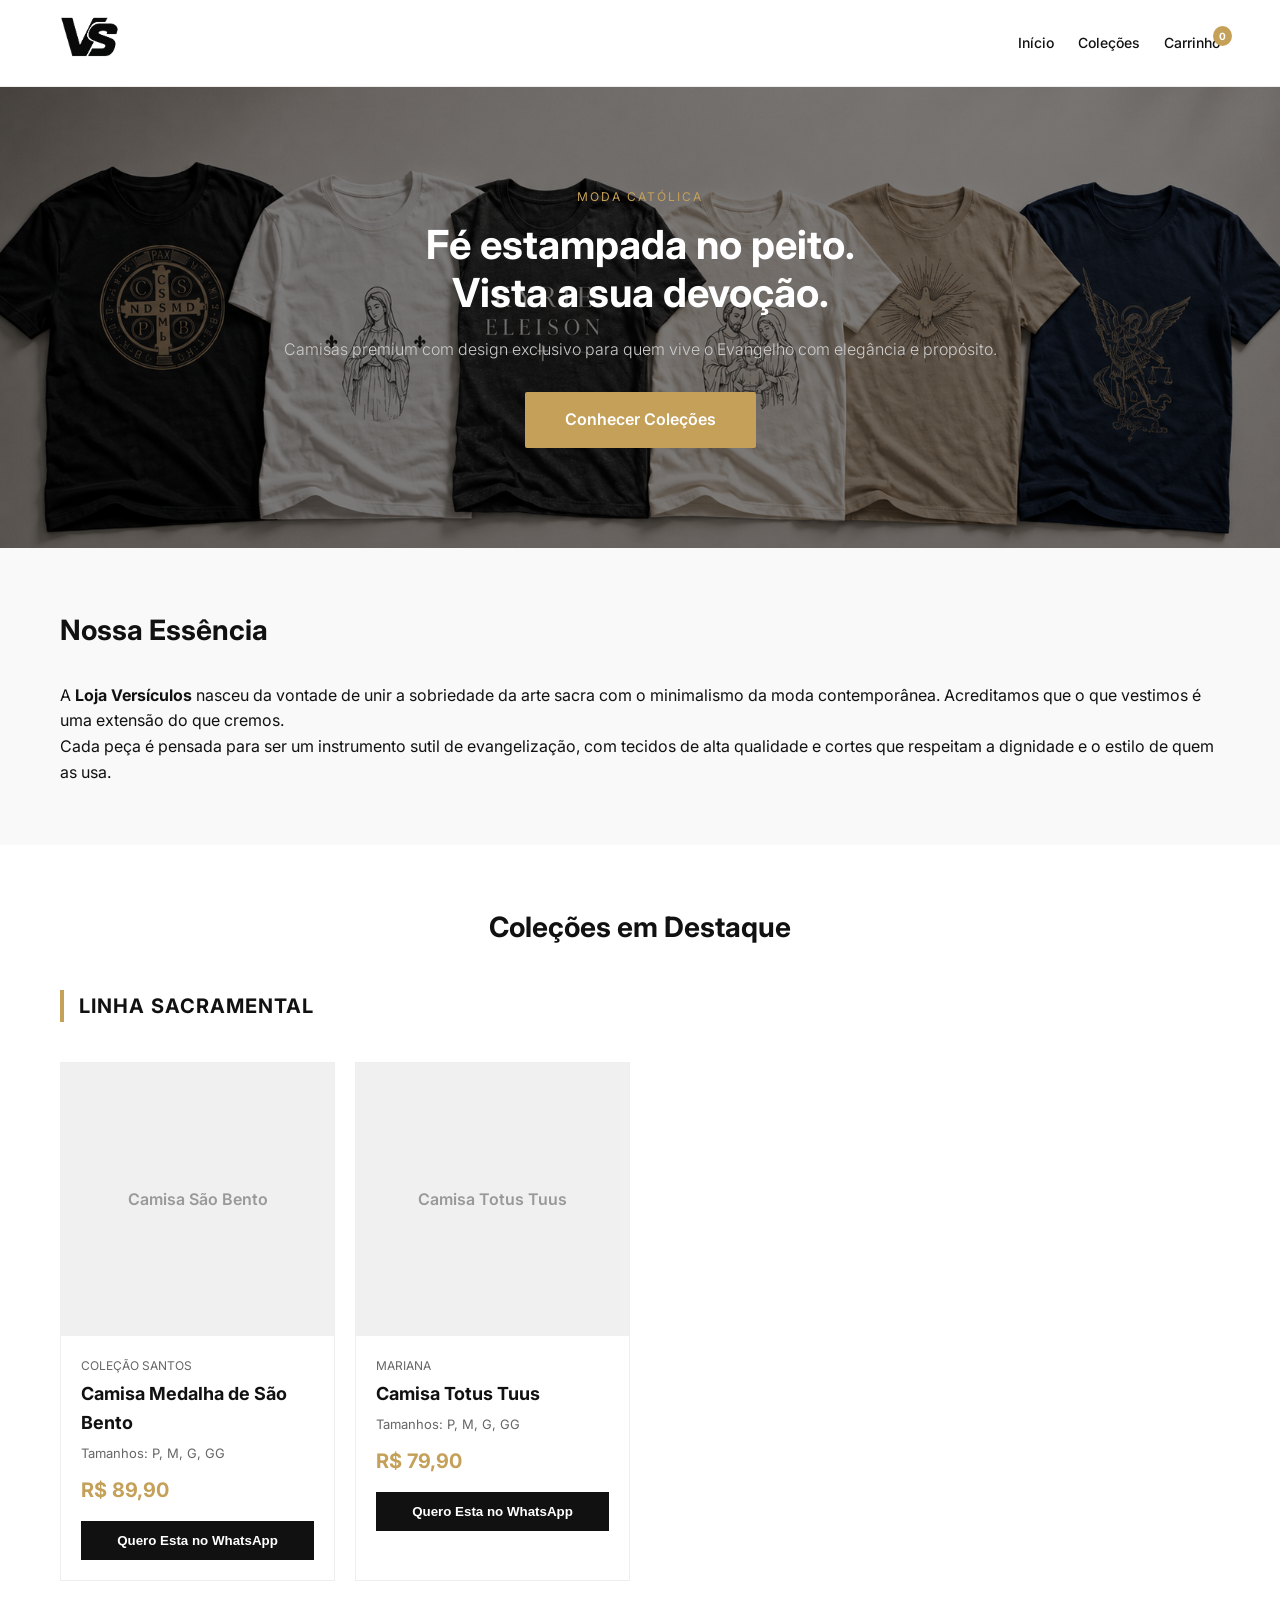
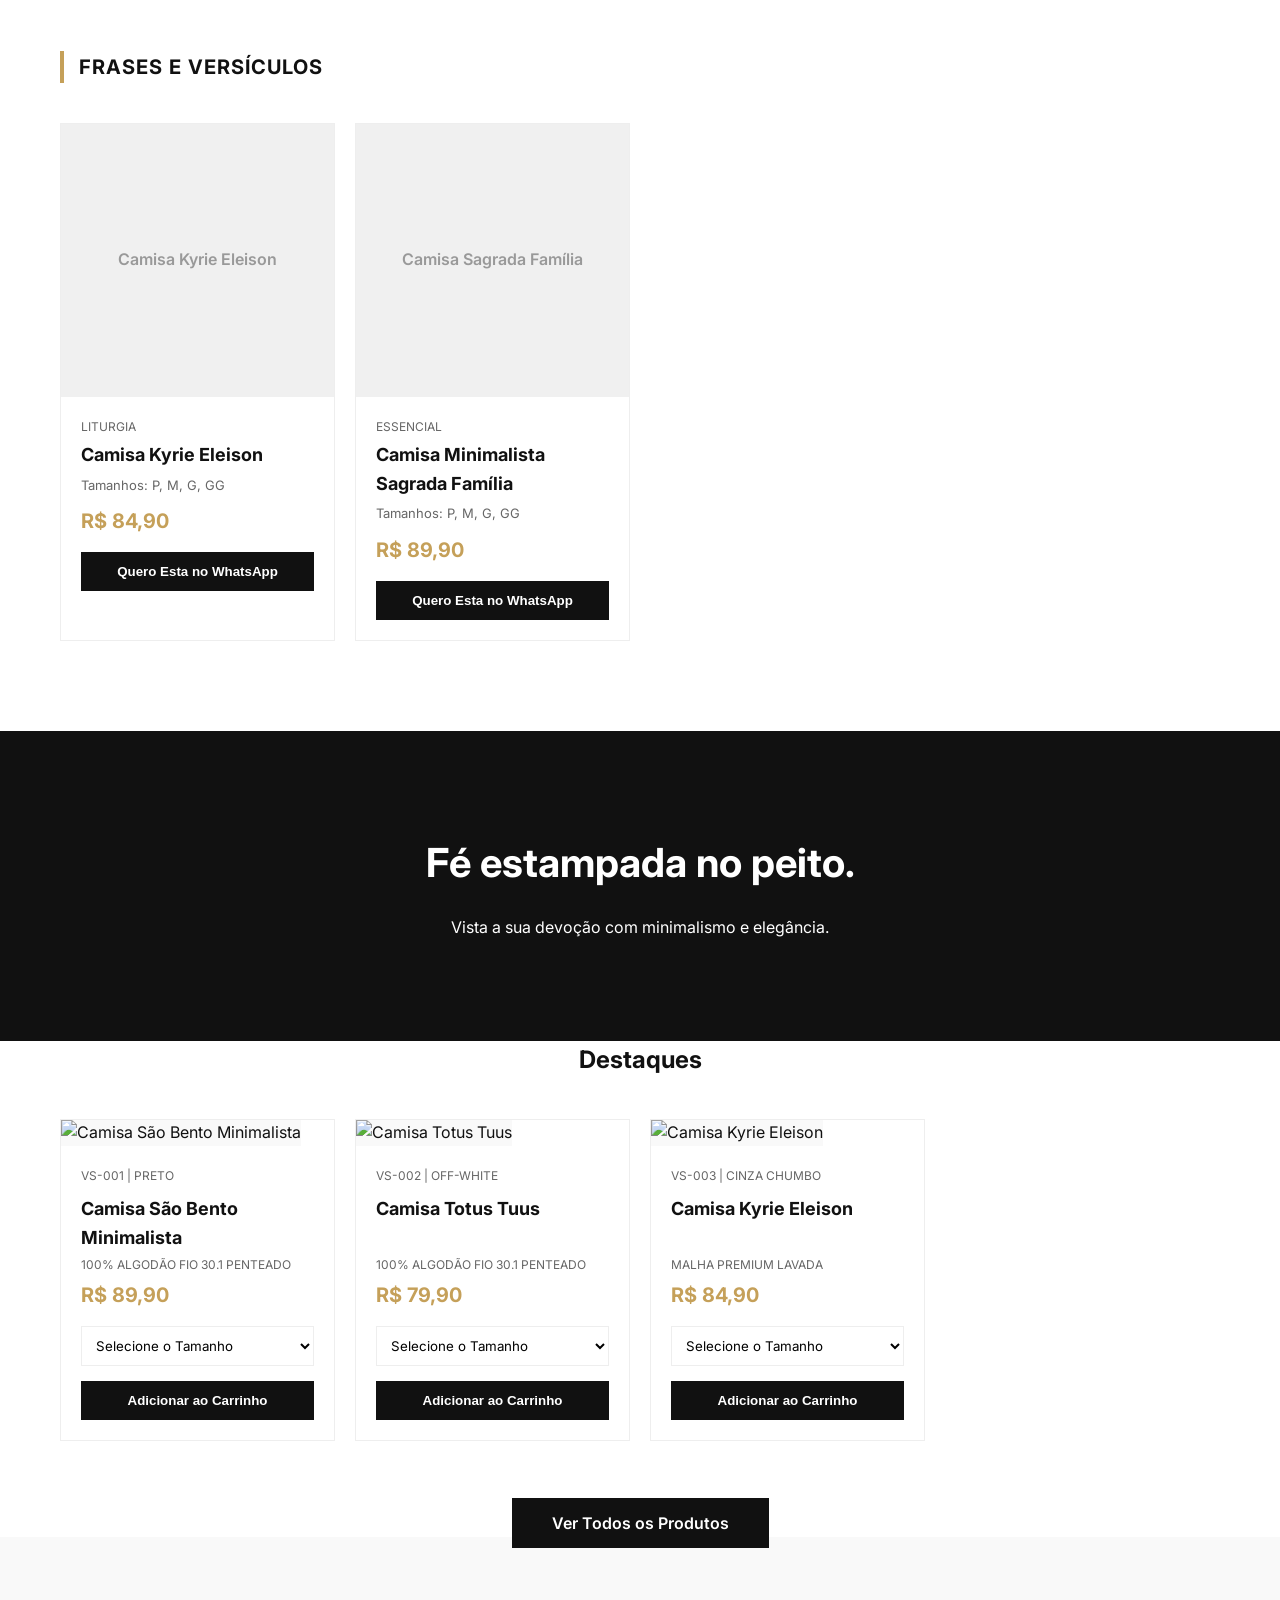
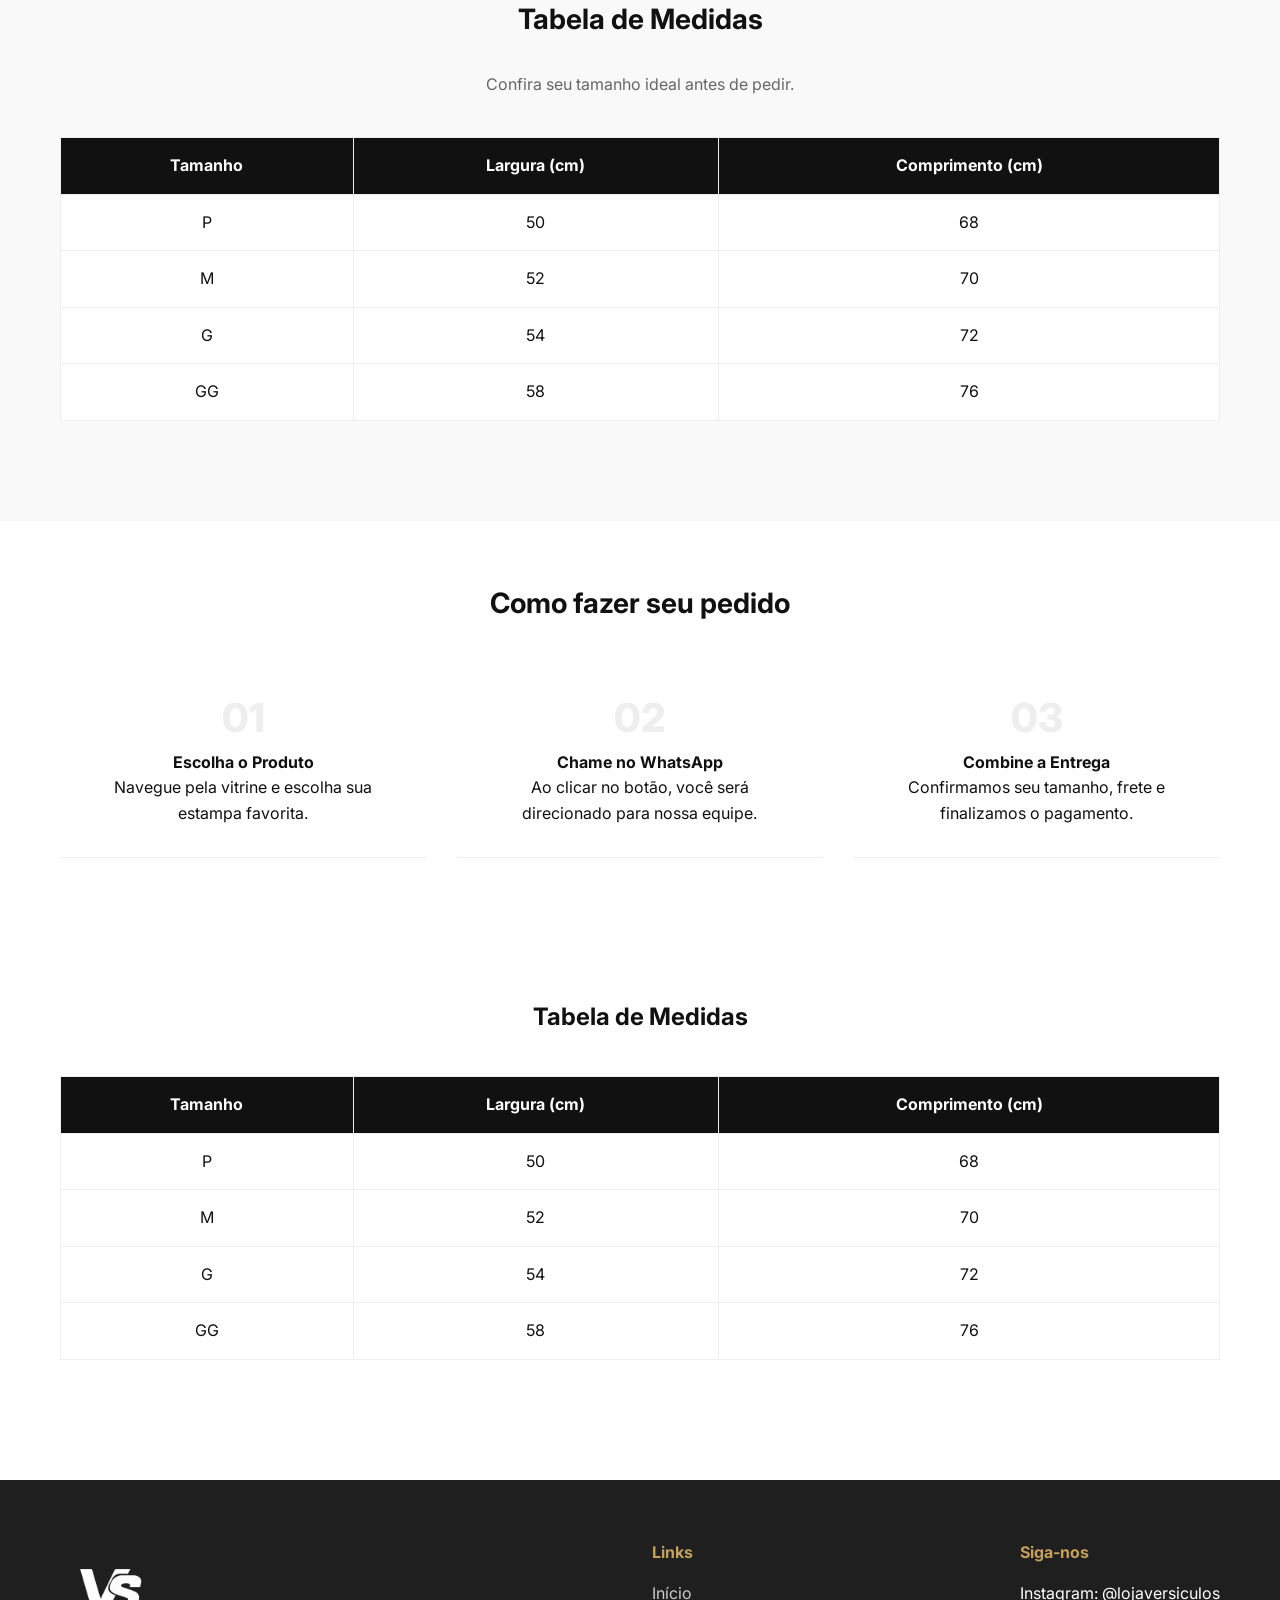
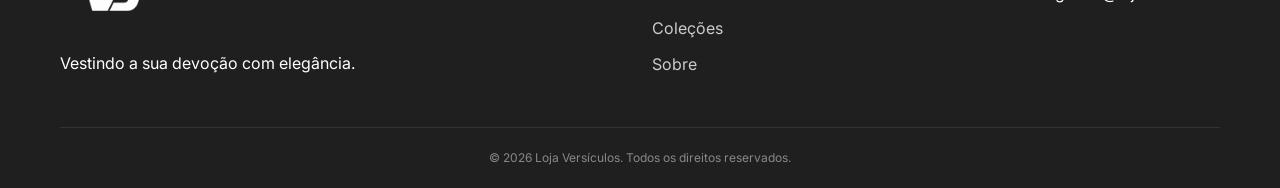
==== index.html @ 01cd614c "Meu primeiro commit" ====
<!DOCTYPE html>
<html lang="pt-br">
<head>
    <meta charset="UTF-8">
    <meta name="viewport" content="width=device-width, initial-scale=1.0">
    <title>Loja Versículos | Fé estampada no peito</title>
    <link rel="preconnect" href="https://fonts.googleapis.com">
    <link rel="preconnect" href="https://fonts.gstatic.com" crossorigin>
    <link href="https://fonts.googleapis.com/css2?family=Inter:wght@300;400;600;700&display=swap" rel="stylesheet">
    <link rel="stylesheet" href="css/style.css">
</head>
<body>

    <!-- Header -->
  <header>
    <div class="container nav-container">
        <a href="index.html" class="logo">
            <img src="img/logo_sem_fundo_otimizada.png" width="60" alt="Logo Versículos">
        </a>
        <nav>
            <a href="index.html">Início</a>
            <a href="produtos.html">Coleções</a>
            <a href="carrinho.html" class="cart-icon-wrapper">
                Carrinho
                <span id="cart-count" class="cart-badge">0</span>
            </a>
        </nav>
    </div>
</header>

    <main>
        <!-- Hero Section -->
        <section class="hero banner" id="inicio">
            <div class="container hero-container">
                <div class="hero-content">
                    <span class="hero-tag">Moda Católica</span>
                    <h1 class="hero-title">Fé estampada no peito. <br>Vista a sua devoção.</h1>
                    <p class="hero-subtitle">Camisas premium com design exclusivo para quem vive o Evangelho com elegância e propósito.</p>
                    <a href="#colecoes" class="btn-primary">Conhecer Coleções</a>
                </div>
            </div>
        </section>

        <!-- Sobre a Marca -->
        <section class="about" id="sobre">
            <div class="container">
                <div class="about-grid">
                    <div class="about-text">
                        <h2 class="section-title">Nossa Essência</h2>
                        <p>A <strong>Loja Versículos</strong> nasceu da vontade de unir a sobriedade da arte sacra com o minimalismo da moda contemporânea. Acreditamos que o que vestimos é uma extensão do que cremos.</p>
                        <p>Cada peça é pensada para ser um instrumento sutil de evangelização, com tecidos de alta qualidade e cortes que respeitam a dignidade e o estilo de quem as usa.</p>
                    </div>
                </div>
            </div>
        </section>

        <!-- Vitrine de Produtos -->
        <section class="products" id="colecoes">
            <div class="container">
                <h2 class="section-title text-center">Coleções em Destaque</h2>
                
                <h3 class="category-title">Linha Sacramental</h3>
                <div class="product-grid">
                    <!-- Produto 1 -->
                    <div class="product-card">
                        <div class="product-image">
                            <div class="image-placeholder">Camisa São Bento</div>
                        </div>
                        <div class="product-info">
                            <p class="product-category">Coleção Santos</p>
                            <h4 class="product-name">Camisa Medalha de São Bento</h4>
                            <div class="product-sizes">Tamanhos: P, M, G, GG</div>
                            <p class="product-price">R$ 89,90</p>
                            <button class="btn-buy" onclick="comprarProduto('Camisa Medalha de São Bento')">Quero Esta no WhatsApp</button>
                        </div>
                    </div>

                    <!-- Produto 2 -->
                    <div class="product-card">
                        <div class="product-image">
                            <div class="image-placeholder">Camisa Totus Tuus</div>
                        </div>
                        <div class="product-info">
                            <p class="product-category">Mariana</p>
                            <h4 class="product-name">Camisa Totus Tuus</h4>
                            <div class="product-sizes">Tamanhos: P, M, G, GG</div>
                            <p class="product-price">R$ 79,90</p>
                            <button class="btn-buy" onclick="comprarProduto('Camisa Totus Tuus')">Quero Esta no WhatsApp</button>
                        </div>
                    </div>
                </div>

                <h3 class="category-title" style="margin-top: 40px;">Frases e Versículos</h3>
                <div class="product-grid">
                    <!-- Produto 3 -->
                    <div class="product-card">
                        <div class="product-image">
                            <div class="image-placeholder">Camisa Kyrie Eleison</div>
                        </div>
                        <div class="product-info">
                            <p class="product-category">Liturgia</p>
                            <h4 class="product-name">Camisa Kyrie Eleison</h4>
                            <div class="product-sizes">Tamanhos: P, M, G, GG</div>
                            <p class="product-price">R$ 84,90</p>
                            <button class="btn-buy" onclick="comprarProduto('Camisa Kyrie Eleison')">Quero Esta no WhatsApp</button>
                        </div>
                    </div>

                    <!-- Produto 4 -->
                    <div class="product-card">
                        <div class="product-image">
                            <div class="image-placeholder">Camisa Sagrada Família</div>
                        </div>
                        <div class="product-info">
                            <p class="product-category">Essencial</p>
                            <h4 class="product-name">Camisa Minimalista Sagrada Família</h4>
                            <div class="product-sizes">Tamanhos: P, M, G, GG</div>
                            <p class="product-price">R$ 89,90</p>
                            <button class="btn-buy" onclick="comprarProduto('Camisa Minimalista Sagrada Família')">Quero Esta no WhatsApp</button>
                        </div>
                    </div>
                </div>
            </div>
        </section>


            <div id="header-placeholder"></div> <!-- Header injetado via JS ou fixo -->

    <section class="hero">
        <div class="container">
            <h1>Fé estampada no peito.</h1>
            <p>Vista a sua devoção com minimalismo e elegância.</p>
        </div>
    </section>

    <section class="section-padding container">
        <h2 class="text-center">Destaques</h2>
        <div id="featured-products" class="product-grid"></div>
        <div class="text-center" style="margin-top: 40px;">
            <a href="produtos.html" class="btn-add" style="padding: 15px 40px; text-decoration: none;">Ver Todos os Produtos</a>
        </div>
    </section>

        <!-- Tabela de Medidas -->
        <section class="measurements" id="medidas">
            <div class="container">
                <h2 class="section-title text-center">Tabela de Medidas</h2>
                <p class="text-center" style="margin-bottom: 20px; color: var(--text-muted);">Confira seu tamanho ideal antes de pedir.</p>
                <div class="table-wrapper">
                    <table class="size-table">
                        <thead>
                            <tr>
                                <th>Tamanho</th>
                                <th>Largura (cm)</th>
                                <th>Comprimento (cm)</th>
                            </tr>
                        </thead>
                        <tbody>
                            <tr>
                                <td>P</td>
                                <td>50</td>
                                <td>68</td>
                            </tr>
                            <tr>
                                <td>M</td>
                                <td>52</td>
                                <td>70</td>
                            </tr>
                            <tr>
                                <td>G</td>
                                <td>54</td>
                                <td>72</td>
                            </tr>
                            <tr>
                                <td>GG</td>
                                <td>58</td>
                                <td>76</td>
                            </tr>
                        </tbody>
                    </table>
                </div>
            </div>
        </section>

        <!-- Como Funciona -->
        <section class="how-it-works">
            <div class="container">
                <h2 class="section-title text-center">Como fazer seu pedido</h2>
                <div class="steps-grid">
                    <div class="step-card">
                        <span class="step-number">01</span>
                        <h4>Escolha o Produto</h4>
                        <p>Navegue pela vitrine e escolha sua estampa favorita.</p>
                    </div>
                    <div class="step-card">
                        <span class="step-number">02</span>
                        <h4>Chame no WhatsApp</h4>
                        <p>Ao clicar no botão, você será direcionado para nossa equipe.</p>
                    </div>
                    <div class="step-card">
                        <span class="step-number">03</span>
                        <h4>Combine a Entrega</h4>
                        <p>Confirmamos seu tamanho, frete e finalizamos o pagamento.</p>
                    </div>
                </div>
            </div>
        </section>
    </main>


     <section class="section-padding bg-secondary" id="medidas">
        <div class="container">
            <h2 class="text-center">Tabela de Medidas</h2>
            <div class="table-wrapper">
                <table>
                    <thead>
                        <tr><th>Tamanho</th><th>Largura (cm)</th><th>Comprimento (cm)</th></tr>
                    </thead>
                    <tbody>
                        <tr><td>P</td><td>50</td><td>68</td></tr>
                        <tr><td>M</td><td>52</td><td>70</td></tr>
                        <tr><td>G</td><td>54</td><td>72</td></tr>
                        <tr><td>GG</td><td>58</td><td>76</td></tr>
                    </tbody>
                </table>
            </div>
        </div>
    </section>


    <!-- Footer -->
    <footer class="footer">
        <div class="container">
            <div class="footer-grid">
                <div class="footer-brand">
                    <div class="logo">
                        <img src="img/logo_branca_sem_fundo.png" width="100" height="100" alt="Logo Versículos">
                    </div>
                    <p>Vestindo a sua devoção com elegância.</p>
                </div>
                <div class="footer-links">
                    <h4>Links</h4>
                    <a href="#inicio">Início</a>
                    <a href="#colecoes">Coleções</a>
                    <a href="#sobre">Sobre</a>
                </div>
                <div class="footer-social">
                    <h4>Siga-nos</h4>
                    <p>Instagram: @lojaversiculos</p>
                </div>
            </div>
            <div class="footer-bottom">
                <p>&copy; <span id="ano-atual"></span> Loja Versículos. Todos os direitos reservados.</p>
            </div>
        </div>
    </footer>

    <script src="js/script.js"></script>
</body>
</html>
---- css/style.css ----
/* --- VARIÁVEIS E RESET --- */
:root {
    --bg-primary: #FFFFFF;
    --bg-secondary: #F9F9F9;
    --bg-dark: #111111;
    --bg-footer: #1F1F1F;
    --accent-gold: #C5A059;
    --accent-gold-hover: #A68545;
    --text-main: #111111;
    --text-muted: #666666;
    --text-light: #FFFFFF;
    --border-color: #EEEEEE;
    --transition: all 0.3s cubic-bezier(0.4, 0, 0.2, 1);
    --shadow: 0 4px 12px rgba(0,0,0,0.05);
}

* { margin: 0; padding: 0; box-sizing: border-box; }

body {
    font-family: 'Inter', -apple-system, sans-serif;
    color: var(--text-main);
    background-color: var(--bg-primary);
    line-height: 1.6;
}

.container { width: 100%; max-width: 1200px; margin: 0 auto; padding: 0 20px; }

/* HEADER */
header {
    background: var(--bg-primary);
    border-bottom: 1px solid var(--border-color);
    padding: 15px 0;
    position: sticky;
    top: 0;
    z-index: 1000;
}

.nav-container { display: flex; justify-content: space-between; align-items: center; }

.logo { font-size: 24px; font-weight: 800; letter-spacing: 2px; text-decoration: none; color: var(--text-main); }

nav a { text-decoration: none; color: var(--text-main); margin-left: 20px; font-weight: 500; font-size: 14px; transition: var(--transition); }
nav a:hover { color: var(--accent-gold); }

.cart-icon-wrapper { position: relative; cursor: pointer; }
.cart-badge {
    position: absolute; top: -8px; right: -12px;
    background: var(--accent-gold); color: white;
    font-size: 10px; padding: 2px 6px; border-radius: 50%; font-weight: bold;
}

/* HERO & SECTIONS */
.hero { background: var(--bg-dark); color: white; padding: 100px 0; text-align: center; }
.hero h1 { font-size: 2.5rem; margin-bottom: 20px; }
.section-padding { padding: 80px 0; }
.text-center { text-align: center; }

/* PRODUCT CARDS */
.product-grid {
    display: grid;
    grid-template-columns: repeat(auto-fill, minmax(280px, 1fr));
    gap: 30px;
    margin-top: 40px;
}

.product-card {
    background: var(--bg-primary);
    border: 1px solid var(--border-color);
    transition: var(--transition);
}

.product-card:hover { transform: translateY(-5px); box-shadow: var(--shadow); }

.product-img { width: 100%; aspect-ratio: 3/4; object-fit: cover; background: var(--bg-secondary); }

.product-info { padding: 20px; }
.product-info h3 { font-size: 18px; margin-bottom: 10px; height: 50px; overflow: hidden; }
.product-meta { font-size: 12px; color: var(--text-muted); text-transform: uppercase; margin-bottom: 10px; }
.price { font-size: 20px; font-weight: 700; color: var(--accent-gold); margin-bottom: 15px; display: block; }

.size-selector { margin-bottom: 15px; }
.size-selector select { 
    width: 100%; padding: 10px; border: 1px solid var(--border-color); 
    background: white; cursor: pointer; font-family: inherit;
}

.btn-add {
    width: 100%; padding: 12px; background: var(--bg-dark); color: white;
    border: none; font-weight: 600; cursor: pointer; transition: var(--transition);
}
.btn-add:hover { background: var(--accent-gold); }

/* CARRINHO PAGE */
.cart-list { margin-bottom: 40px; }
.cart-item {
    display: flex; gap: 20px; padding: 20px 0; border-bottom: 1px solid var(--border-color);
    align-items: center;
}
.cart-item-img { width: 80px; height: 100px; object-fit: cover; }
.qty-controls { display: flex; align-items: center; gap: 10px; margin-top: 10px; }
.qty-btn { width: 30px; height: 30px; border: 1px solid var(--border-color); background: white; cursor: pointer; }

.checkout-card {
    background: var(--bg-secondary); padding: 30px; position: sticky; top: 100px;
}

.form-group { margin-bottom: 20px; }
.form-group label { display: block; margin-bottom: 8px; font-size: 14px; font-weight: 600; }
.form-group input { width: 100%; padding: 12px; border: 1px solid #ddd; }

.btn-checkout {
    width: 100%; padding: 15px; background: #25D366; color: white;
    border: none; font-weight: 700; font-size: 16px; cursor: pointer; margin-top: 20px;
}

/* FOOTER */
footer { background: var(--bg-footer); color: #888; padding: 60px 0 20px; }
.footer-grid { display: grid; grid-template-columns: repeat(auto-fit, minmax(200px, 1fr)); gap: 40px; margin-bottom: 40px; }
.footer-grid h4 { color: white; margin-bottom: 20px; }

/* TABELA DE MEDIDAS */
.table-wrapper { overflow-x: auto; margin: 40px 0; }
table { width: 100%; border-collapse: collapse; min-width: 500px; }
th, td { border: 1px solid var(--border-color); padding: 15px; text-align: center; }
th { background: var(--bg-dark); color: white; }

/* MEDIA QUERIES */
@media (max-width: 768px) {
    .hero h1 { font-size: 1.8rem; }
    .checkout-grid { display: block; }
}

@media (min-width: 769px) {
    .checkout-grid { display: grid; grid-template-columns: 1.5fr 1fr; gap: 50px; }
}

:root {
    --bg-primary: #FFFFFF;
    --bg-secondary: #F9F9F9;
    --bg-dark: #111111;
    --bg-footer: #1F1F1F;
    --accent-gold: #C5A059;
    --accent-gold-hover: #A68545;
    --text-main: #111111;
    --text-muted: #666666;
    --text-light: #FFFFFF;
    --transition: 0.3s ease;
}

* {
    margin: 0;
    padding: 0;
    box-sizing: border-box;
}

html {
    scroll-behavior: smooth;
}

body {
    font-family: 'Inter', sans-serif;
    color: var(--text-main);
    background-color: var(--bg-primary);
    line-height: 1.6;
}

.container {
    width: 100%;
    max-width: 1200px;
    margin: 0 auto;
    padding: 0 20px;
}

a {
    text-decoration: none;
    color: inherit;
    transition: var(--transition);
}

/* --- HEADER --- */
.header {
    height: 70px;
    background: var(--bg-primary);
    border-bottom: 1px solid #eee;
    position: sticky;
    top: 0;
    z-index: 1000;
}

.header-content {
    display: flex;
    justify-content: space-between;
    align-items: center;
    height: 100%;
}

.logo {
    font-weight: 700;
    font-size: 24px;
    letter-spacing: 2px;
    color: var(--text-main);
}

.header-actions {
    display: flex;
    align-items: center;
    gap: 15px;
}

.btn-whatsapp-header {
    display: none; /* Mobile First: Oculto no mobile */
    background: var(--accent-gold);
    color: white;
    padding: 10px 20px;
    border: none;
    border-radius: 4px;
    font-weight: 600;
    cursor: pointer;
}

/* Menu Mobile */
.menu-toggle {
    display: block;
    background: none;
    border: none;
    cursor: pointer;
    width: 30px;
    height: 20px;
    position: relative;
}

.menu-toggle span {
    display: block;
    width: 100%;
    height: 2px;
    background: var(--text-main);
    margin-bottom: 6px;
    transition: var(--transition);
}

.nav-menu {
    position: fixed;
    top: 70px;
    left: -100%;
    width: 100%;
    height: calc(100vh - 70px);
    background: var(--bg-primary);
    display: flex;
    flex-direction: column;
    padding: 40px 20px;
    gap: 20px;
    transition: var(--transition);
}

.nav-menu.active {
    left: 0;
}

.nav-link {
    font-size: 18px;
    font-weight: 500;
    border-bottom: 1px solid #eee;
    padding-bottom: 10px;
}

.btn-cta-mobile {
    margin-top: 20px;
    background: var(--accent-gold);
    color: white;
    border: none;
    padding: 15px;
    font-size: 16px;
    font-weight: 700;
}

/* --- HERO SECTION --- */
.hero {

    /* background: var(--bg-dark); */
    color: var(--text-light);
    padding: 100px 0;
    text-align: center;
}

.banner {
    /* background-image: url('../img/banner.png'); */
    background-image: linear-gradient(rgba(0, 0, 0, 0.5), rgba(0, 0, 0, 0.5)), url('../img/banner_dois.png');
    background-size: cover; 
    background-repeat: no-repeat; 
    background-position: center; 

}


@media (max-width: 480px) {
    .banner {
        background-image: linear-gradient(rgba(0, 0, 0, 0.5), rgba(0, 0, 0, 0.5)), url('../img/banner_dois_1_1.png');
    }
}

@media (max-width: 768px) {
    .banner {
        background-image: linear-gradient(rgba(0, 0, 0, 0.5), rgba(0, 0, 0, 0.5)), url('../img/banner_dois_4_3.png');
    }
}

.hero-tag {
    color: var(--accent-gold);
    text-transform: uppercase;
    letter-spacing: 2px;
    font-size: 12px;
    display: block;
    margin-bottom: 15px;
}

.hero-title {
    font-size: 32px;
    line-height: 1.2;
    margin-bottom: 20px;
}

.hero-subtitle {
    font-weight: 300;
    color: #ccc;
    margin-bottom: 30px;
}

.btn-primary {
    display: inline-block;
    background: var(--accent-gold);
    color: white;
    padding: 15px 40px;
    font-weight: 600;
    border-radius: 2px;
}

/* --- SECTIONS --- */
.section-title {
    font-size: 28px;
    margin-bottom: 30px;
}

.text-center { text-align: center; }

.about { padding: 60px 0; background: var(--bg-secondary); }
.products { padding: 60px 0; }

.category-title {
    border-left: 4px solid var(--accent-gold);
    padding-left: 15px;
    margin: 40px 0 20px 0;
    font-size: 20px;
    text-transform: uppercase;
    letter-spacing: 1px;
}

/* --- PRODUCT CARD --- */
.product-grid {
    display: block; /* Simples no mobile */
}

.product-card {
    background: white;
    margin-bottom: 30px;
    border: 1px solid #eee;
}

.product-image {
    aspect-ratio: 1/1;
    background: #f0f0f0;
    display: flex;
    align-items: center;
    justify-content: center;
}

.image-placeholder {
    color: #999;
    font-weight: 600;
    text-align: center;
    padding: 20px;
}

.product-info {
    padding: 20px;
}

.product-category {
    font-size: 12px;
    color: var(--text-muted);
    text-transform: uppercase;
}

.product-name {
    font-size: 18px;
    margin: 5px 0;
}

.product-sizes {
    font-size: 13px;
    color: var(--text-muted);
    margin-bottom: 10px;
}

.product-price {
    font-weight: 700;
    font-size: 20px;
    color: var(--accent-gold);
    margin-bottom: 15px;
}

.btn-buy {
    width: 100%;
    padding: 12px;
    background: var(--bg-dark);
    color: white;
    border: none;
    cursor: pointer;
    font-weight: 600;
    transition: var(--transition);
}

.btn-buy:hover {
    background: var(--accent-gold);
}

/* --- TABELA --- */
.measurements { padding: 60px 0; background: var(--bg-secondary); }

.table-wrapper {
    overflow-x: auto;
}

.size-table {
    width: 100%;
    border-collapse: collapse;
    background: white;
}

.size-table th, .size-table td {
    border: 1px solid #eee;
    padding: 15px;
    text-align: center;
}

.size-table th {
    background: var(--bg-dark);
    color: white;
}

/* --- HOW IT WORKS --- */
.how-it-works { padding: 60px 0; }
.step-card {
    text-align: center;
    padding: 30px;
    border-bottom: 1px solid #eee;
}
.step-number {
    font-size: 40px;
    font-weight: 800;
    color: #eee;
    display: block;
}

/* --- FOOTER --- */
.footer {
    background: var(--bg-footer);
    color: white;
    padding: 60px 0 20px 0;
}

.footer-grid {
    display: flex;
    flex-direction: column;
    gap: 40px;
}

.footer-links h4, .footer-social h4 {
    margin-bottom: 15px;
    color: var(--accent-gold);
}

.footer-links a {
    display: block;
    color: #ccc;
    margin-bottom: 10px;
}

.footer-bottom {
    margin-top: 40px;
    padding-top: 20px;
    border-top: 1px solid #333;
    text-align: center;
    font-size: 12px;
    color: #888;
}

/* --- MEDIA QUERIES (DESKTOP) --- */
@media (min-width: 1024px) {
    .btn-whatsapp-header { display: block; }
    .menu-toggle, .btn-cta-mobile { display: none; }
    
    .nav-menu {
        position: static;
        flex-direction: row;
        height: auto;
        padding: 0;
        width: auto;
    }

    .nav-link {
        font-size: 14px;
        border: none;
        padding: 0;
    }

    .hero-title { font-size: 56px; }
    
    .product-grid {
        display: grid;
        grid-template-columns: repeat(4, 1fr);
        gap: 20px;
    }

    .steps-grid {
        display: grid;
        grid-template-columns: repeat(3, 1fr);
        gap: 30px;
    }

    .footer-grid {
        flex-direction: row;
        justify-content: space-between;
    }
}
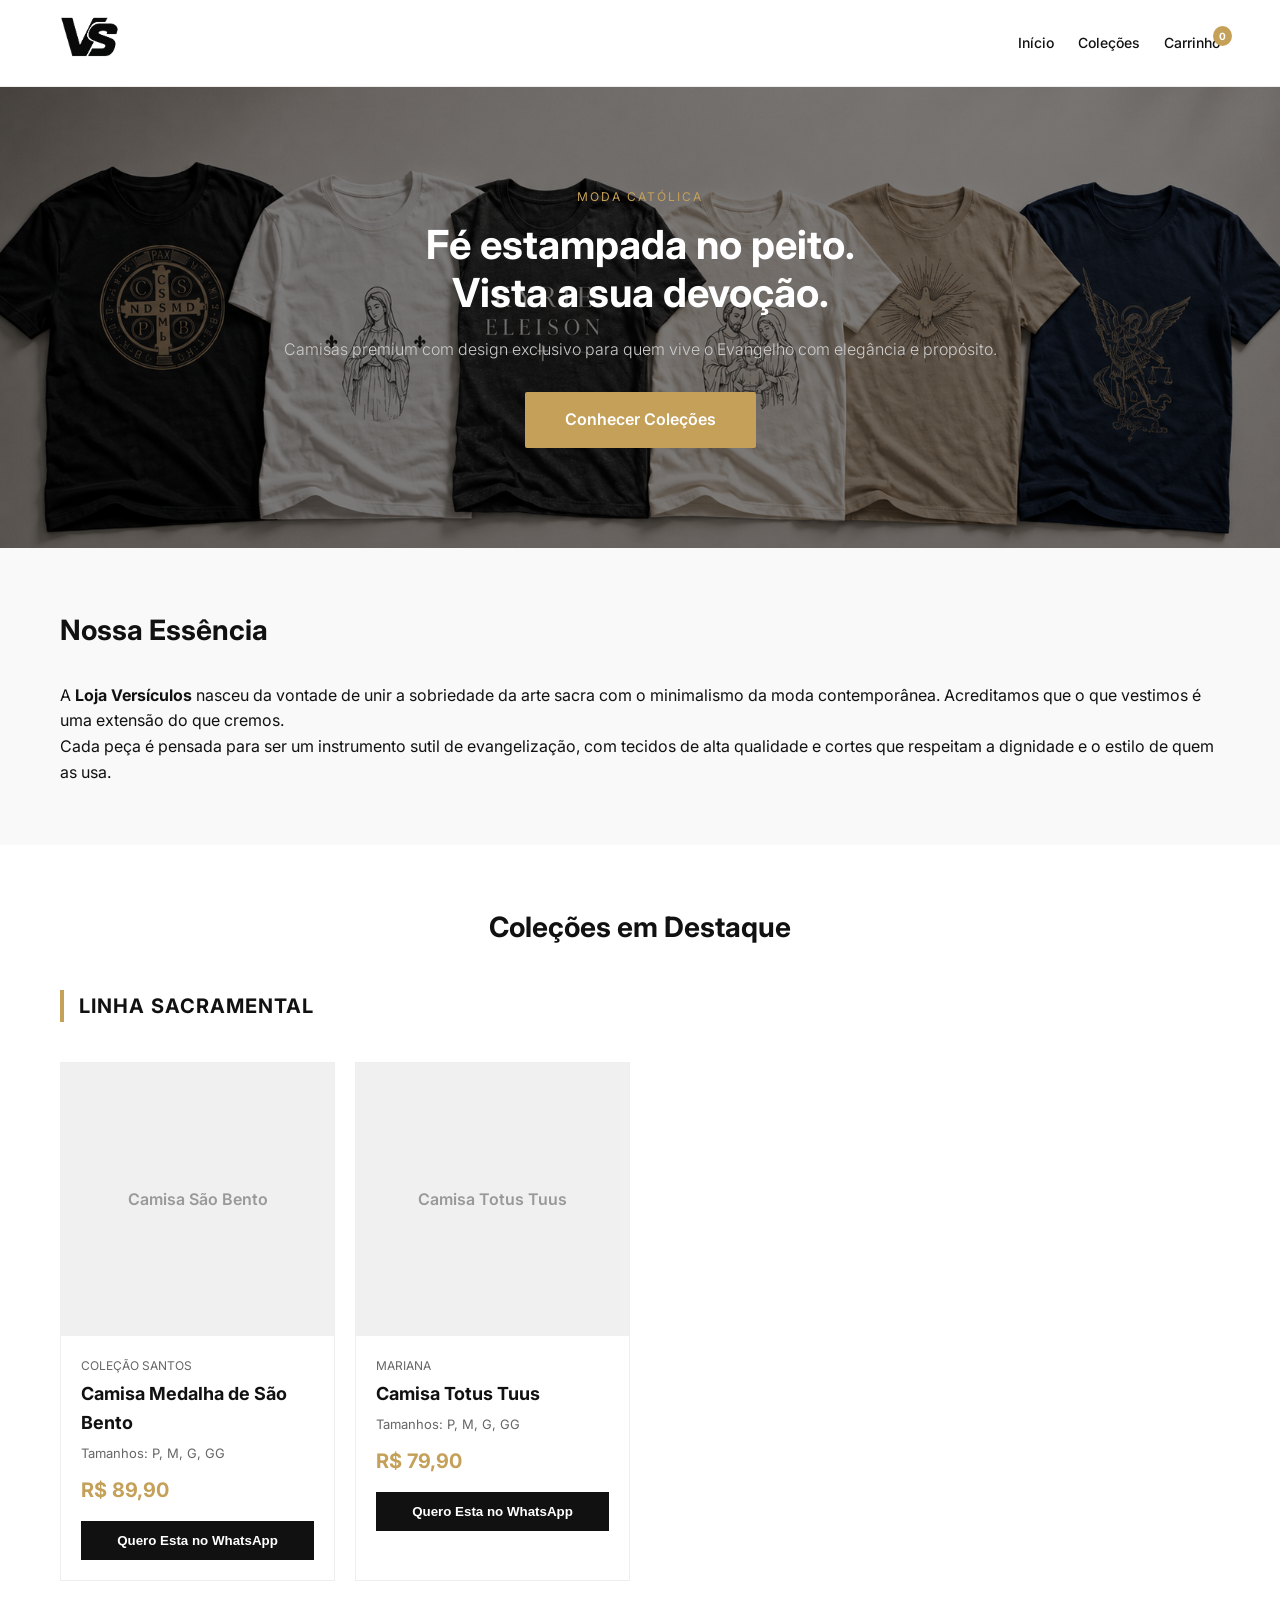
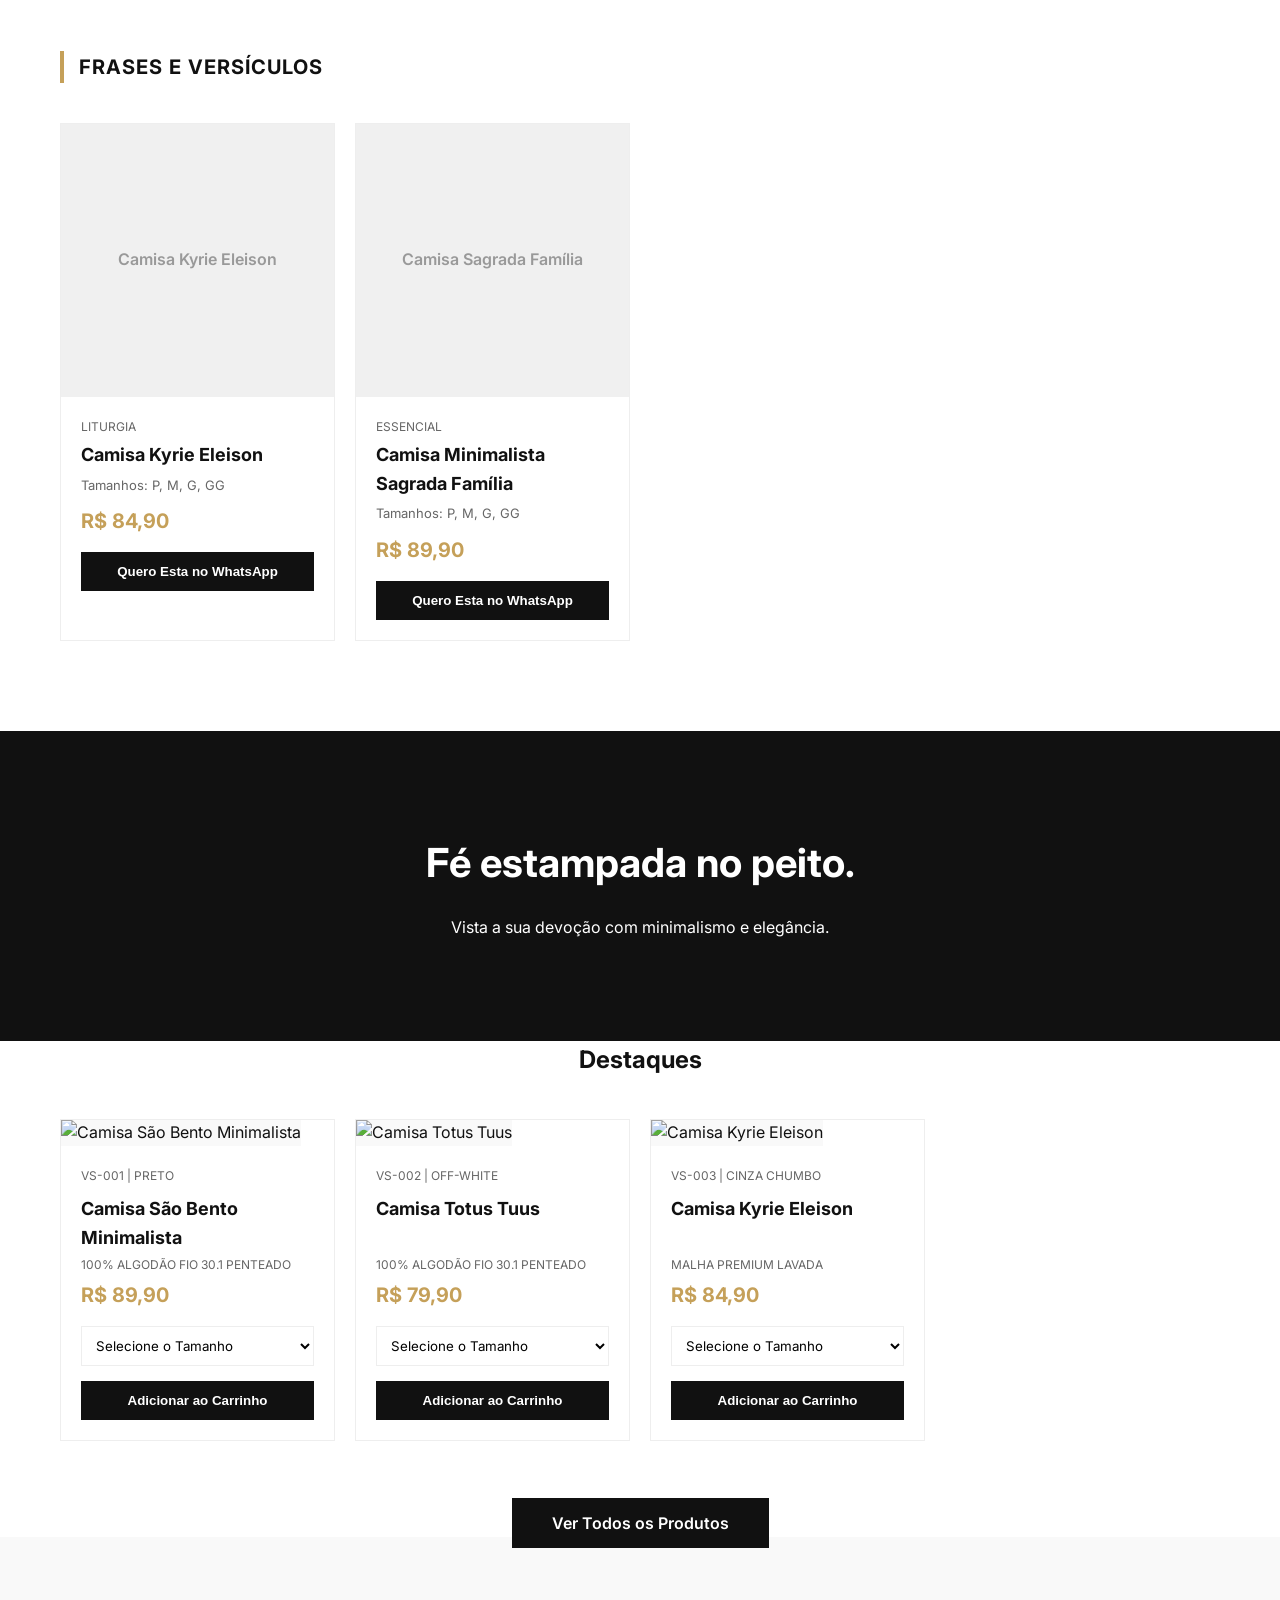
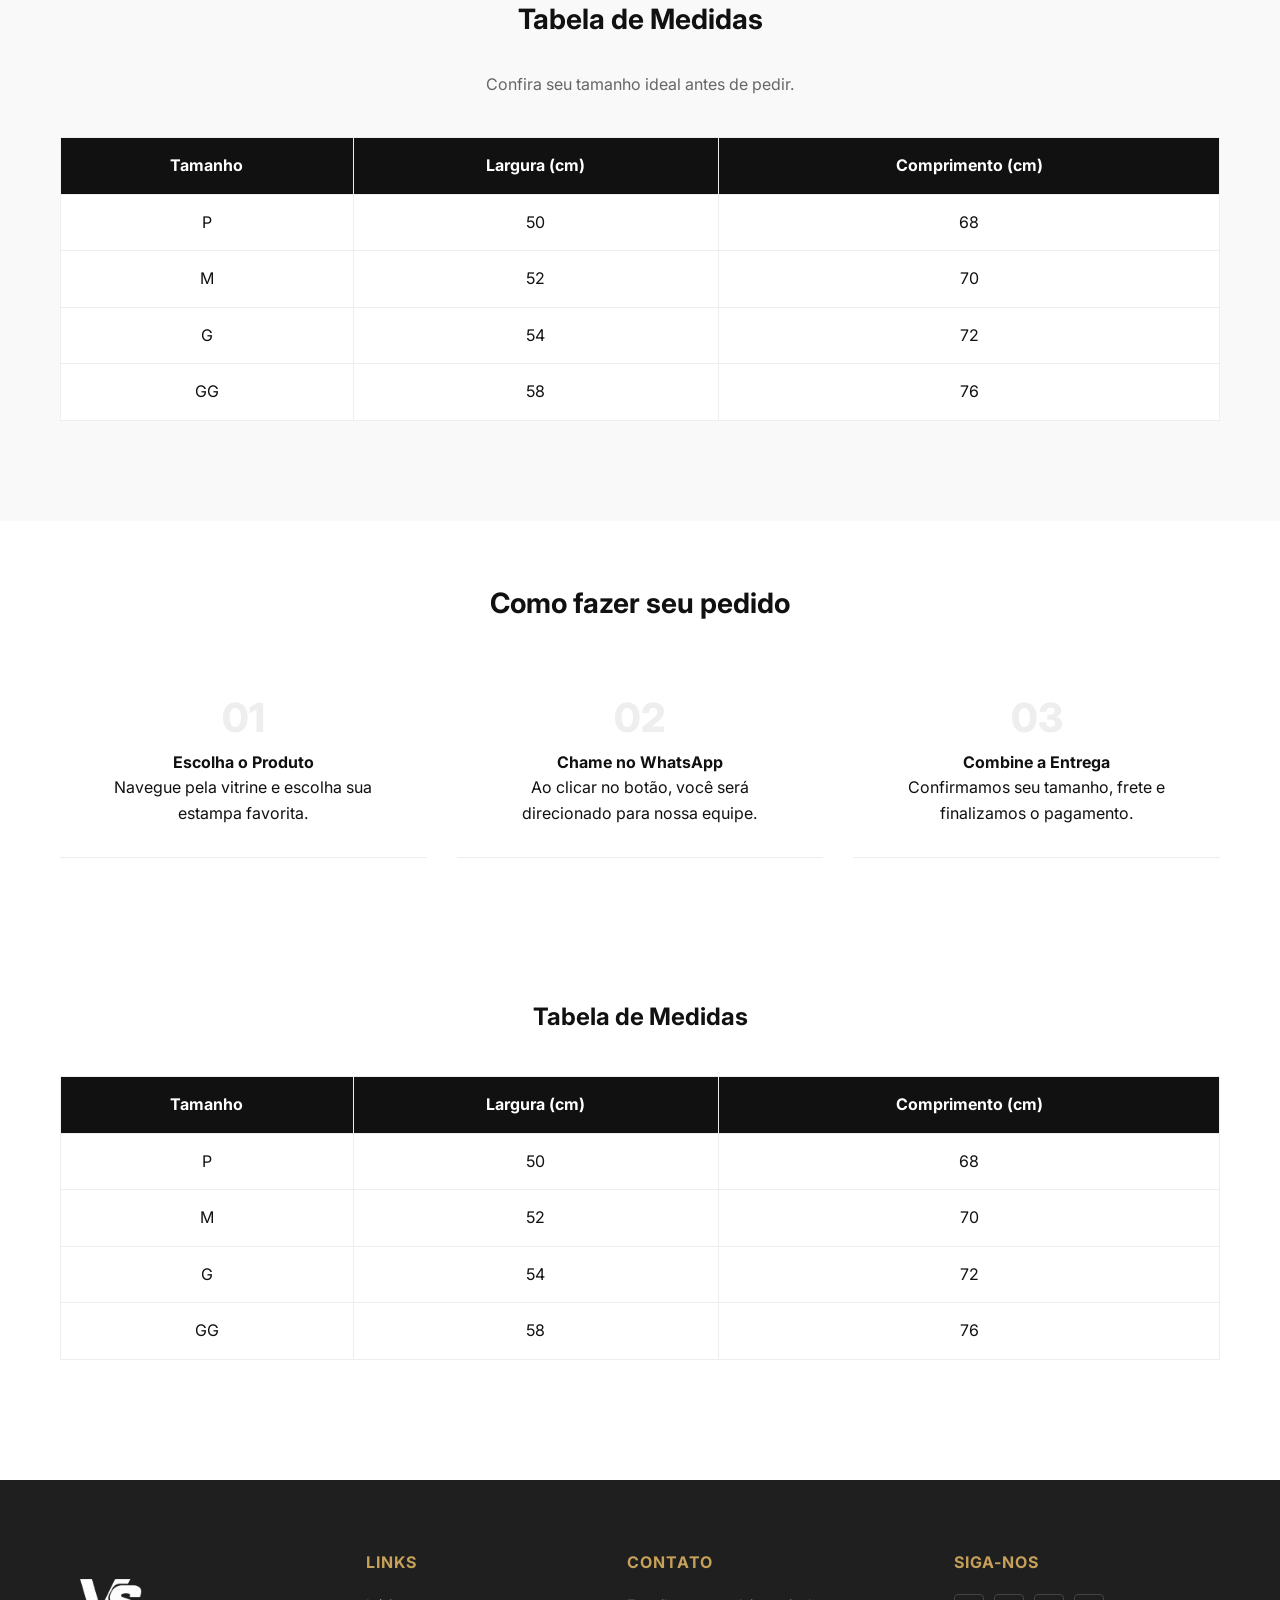
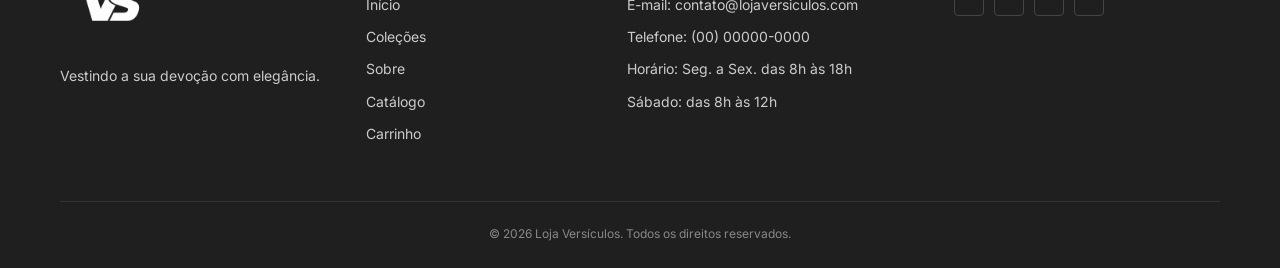
==== commit d19ef159: "Ajustando a Footer" ====
--- a/index.html
+++ b/index.html
@@ -1,32 +1,35 @@
 <!DOCTYPE html>
 <html lang="pt-br">
+
 <head>
     <meta charset="UTF-8">
     <meta name="viewport" content="width=device-width, initial-scale=1.0">
     <title>Loja Versículos | Fé estampada no peito</title>
     <link rel="preconnect" href="https://fonts.googleapis.com">
     <link rel="preconnect" href="https://fonts.gstatic.com" crossorigin>
+    <link rel="stylesheet" href="https://cdnjs.cloudflare.com/ajax/libs/font-awesome/7.0.1/css/all.min.css" integrity="sha512-2SwdPD6INVrV/lHTZbO2nodKhrnDdJK9/kg2XD1r9uGqPo1cUbujc+IYdlYdEErWNu69gVcYgdxlmVmzTWnetw==" crossorigin="anonymous" referrerpolicy="no-referrer" />
     <link href="https://fonts.googleapis.com/css2?family=Inter:wght@300;400;600;700&display=swap" rel="stylesheet">
     <link rel="stylesheet" href="css/style.css">
 </head>
+
 <body>
 
     <!-- Header -->
-  <header>
-    <div class="container nav-container">
-        <a href="index.html" class="logo">
-            <img src="img/logo_sem_fundo_otimizada.png" width="60" alt="Logo Versículos">
-        </a>
-        <nav>
-            <a href="index.html">Início</a>
-            <a href="produtos.html">Coleções</a>
-            <a href="carrinho.html" class="cart-icon-wrapper">
-                Carrinho
-                <span id="cart-count" class="cart-badge">0</span>
+    <header>
+        <div class="container nav-container">
+            <a href="index.html" class="logo">
+                <img src="img/logo_sem_fundo_otimizada.png" width="60" alt="Logo Versículos">
             </a>
-        </nav>
-    </div>
-</header>
+            <nav>
+                <a href="index.html">Início</a>
+                <a href="produtos.html">Coleções</a>
+                <a href="carrinho.html" class="cart-icon-wrapper">
+                    Carrinho
+                    <span id="cart-count" class="cart-badge">0</span>
+                </a>
+            </nav>
+        </div>
+    </header>
 
     <main>
         <!-- Hero Section -->
@@ -35,7 +38,8 @@
                 <div class="hero-content">
                     <span class="hero-tag">Moda Católica</span>
                     <h1 class="hero-title">Fé estampada no peito. <br>Vista a sua devoção.</h1>
-                    <p class="hero-subtitle">Camisas premium com design exclusivo para quem vive o Evangelho com elegância e propósito.</p>
+                    <p class="hero-subtitle">Camisas premium com design exclusivo para quem vive o Evangelho com
+                        elegância e propósito.</p>
                     <a href="#colecoes" class="btn-primary">Conhecer Coleções</a>
                 </div>
             </div>
@@ -47,8 +51,11 @@
                 <div class="about-grid">
                     <div class="about-text">
                         <h2 class="section-title">Nossa Essência</h2>
-                        <p>A <strong>Loja Versículos</strong> nasceu da vontade de unir a sobriedade da arte sacra com o minimalismo da moda contemporânea. Acreditamos que o que vestimos é uma extensão do que cremos.</p>
-                        <p>Cada peça é pensada para ser um instrumento sutil de evangelização, com tecidos de alta qualidade e cortes que respeitam a dignidade e o estilo de quem as usa.</p>
+                        <p>A <strong>Loja Versículos</strong> nasceu da vontade de unir a sobriedade da arte sacra com o
+                            minimalismo da moda contemporânea. Acreditamos que o que vestimos é uma extensão do que
+                            cremos.</p>
+                        <p>Cada peça é pensada para ser um instrumento sutil de evangelização, com tecidos de alta
+                            qualidade e cortes que respeitam a dignidade e o estilo de quem as usa.</p>
                     </div>
                 </div>
             </div>
@@ -58,7 +65,7 @@
         <section class="products" id="colecoes">
             <div class="container">
                 <h2 class="section-title text-center">Coleções em Destaque</h2>
-                
+
                 <h3 class="category-title">Linha Sacramental</h3>
                 <div class="product-grid">
                     <!-- Produto 1 -->
@@ -71,7 +78,8 @@
                             <h4 class="product-name">Camisa Medalha de São Bento</h4>
                             <div class="product-sizes">Tamanhos: P, M, G, GG</div>
                             <p class="product-price">R$ 89,90</p>
-                            <button class="btn-buy" onclick="comprarProduto('Camisa Medalha de São Bento')">Quero Esta no WhatsApp</button>
+                            <button class="btn-buy" onclick="comprarProduto('Camisa Medalha de São Bento')">Quero Esta
+                                no WhatsApp</button>
                         </div>
                     </div>
 
@@ -85,7 +93,8 @@
                             <h4 class="product-name">Camisa Totus Tuus</h4>
                             <div class="product-sizes">Tamanhos: P, M, G, GG</div>
                             <p class="product-price">R$ 79,90</p>
-                            <button class="btn-buy" onclick="comprarProduto('Camisa Totus Tuus')">Quero Esta no WhatsApp</button>
+                            <button class="btn-buy" onclick="comprarProduto('Camisa Totus Tuus')">Quero Esta no
+                                WhatsApp</button>
                         </div>
                     </div>
                 </div>
@@ -102,7 +111,8 @@
                             <h4 class="product-name">Camisa Kyrie Eleison</h4>
                             <div class="product-sizes">Tamanhos: P, M, G, GG</div>
                             <p class="product-price">R$ 84,90</p>
-                            <button class="btn-buy" onclick="comprarProduto('Camisa Kyrie Eleison')">Quero Esta no WhatsApp</button>
+                            <button class="btn-buy" onclick="comprarProduto('Camisa Kyrie Eleison')">Quero Esta no
+                                WhatsApp</button>
                         </div>
                     </div>
 
@@ -116,36 +126,39 @@
                             <h4 class="product-name">Camisa Minimalista Sagrada Família</h4>
                             <div class="product-sizes">Tamanhos: P, M, G, GG</div>
                             <p class="product-price">R$ 89,90</p>
-                            <button class="btn-buy" onclick="comprarProduto('Camisa Minimalista Sagrada Família')">Quero Esta no WhatsApp</button>
-                        </div>
-                    </div>
-                </div>
-            </div>
-        </section>
-
-
-            <div id="header-placeholder"></div> <!-- Header injetado via JS ou fixo -->
-
-    <section class="hero">
-        <div class="container">
-            <h1>Fé estampada no peito.</h1>
-            <p>Vista a sua devoção com minimalismo e elegância.</p>
-        </div>
-    </section>
-
-    <section class="section-padding container">
-        <h2 class="text-center">Destaques</h2>
-        <div id="featured-products" class="product-grid"></div>
-        <div class="text-center" style="margin-top: 40px;">
-            <a href="produtos.html" class="btn-add" style="padding: 15px 40px; text-decoration: none;">Ver Todos os Produtos</a>
-        </div>
-    </section>
+                            <button class="btn-buy" onclick="comprarProduto('Camisa Minimalista Sagrada Família')">Quero
+                                Esta no WhatsApp</button>
+                        </div>
+                    </div>
+                </div>
+            </div>
+        </section>
+
+
+        <div id="header-placeholder"></div> <!-- Header injetado via JS ou fixo -->
+
+        <section class="hero">
+            <div class="container">
+                <h1>Fé estampada no peito.</h1>
+                <p>Vista a sua devoção com minimalismo e elegância.</p>
+            </div>
+        </section>
+
+        <section class="section-padding container">
+            <h2 class="text-center">Destaques</h2>
+            <div id="featured-products" class="product-grid"></div>
+            <div class="text-center" style="margin-top: 40px;">
+                <a href="produtos.html" class="btn-add" style="padding: 15px 40px; text-decoration: none;">Ver Todos os
+                    Produtos</a>
+            </div>
+        </section>
 
         <!-- Tabela de Medidas -->
         <section class="measurements" id="medidas">
             <div class="container">
                 <h2 class="section-title text-center">Tabela de Medidas</h2>
-                <p class="text-center" style="margin-bottom: 20px; color: var(--text-muted);">Confira seu tamanho ideal antes de pedir.</p>
+                <p class="text-center" style="margin-bottom: 20px; color: var(--text-muted);">Confira seu tamanho ideal
+                    antes de pedir.</p>
                 <div class="table-wrapper">
                     <table class="size-table">
                         <thead>
@@ -208,19 +221,39 @@
     </main>
 
 
-     <section class="section-padding bg-secondary" id="medidas">
+    <section class="section-padding bg-secondary" id="medidas">
         <div class="container">
             <h2 class="text-center">Tabela de Medidas</h2>
             <div class="table-wrapper">
                 <table>
                     <thead>
-                        <tr><th>Tamanho</th><th>Largura (cm)</th><th>Comprimento (cm)</th></tr>
+                        <tr>
+                            <th>Tamanho</th>
+                            <th>Largura (cm)</th>
+                            <th>Comprimento (cm)</th>
+                        </tr>
                     </thead>
                     <tbody>
-                        <tr><td>P</td><td>50</td><td>68</td></tr>
-                        <tr><td>M</td><td>52</td><td>70</td></tr>
-                        <tr><td>G</td><td>54</td><td>72</td></tr>
-                        <tr><td>GG</td><td>58</td><td>76</td></tr>
+                        <tr>
+                            <td>P</td>
+                            <td>50</td>
+                            <td>68</td>
+                        </tr>
+                        <tr>
+                            <td>M</td>
+                            <td>52</td>
+                            <td>70</td>
+                        </tr>
+                        <tr>
+                            <td>G</td>
+                            <td>54</td>
+                            <td>72</td>
+                        </tr>
+                        <tr>
+                            <td>GG</td>
+                            <td>58</td>
+                            <td>76</td>
+                        </tr>
                     </tbody>
                 </table>
             </div>
@@ -228,27 +261,45 @@
     </section>
 
 
-    <!-- Footer -->
     <footer class="footer">
         <div class="container">
             <div class="footer-grid">
+
                 <div class="footer-brand">
-                    <div class="logo">
-                        <img src="img/logo_branca_sem_fundo.png" width="100" height="100" alt="Logo Versículos">
-                    </div>
+                    <img src="img/logo_branca_sem_fundo.png" width="100" height="100" alt="Logo Versículos">
                     <p>Vestindo a sua devoção com elegância.</p>
                 </div>
+
                 <div class="footer-links">
                     <h4>Links</h4>
                     <a href="#inicio">Início</a>
                     <a href="#colecoes">Coleções</a>
                     <a href="#sobre">Sobre</a>
-                </div>
+                    <a href="produtos.html">Catálogo</a>
+                    <a href="carrinho.html">Carrinho</a>
+                </div>
+
+                <div class="footer-contact">
+                    <h4>Contato</h4>
+                    <p>E-mail: contato@lojaversiculos.com</p>
+                    <p>Telefone: (00) 00000-0000</p>
+                    <p>Horário: Seg. a Sex. das 8h às 18h</p>
+                    <p>Sábado: das 8h às 12h</p>
+                </div>
+
                 <div class="footer-social">
                     <h4>Siga-nos</h4>
-                    <p>Instagram: @lojaversiculos</p>
-                </div>
-            </div>
+
+                    <div class="social-buttons">
+                        <a href="#" target="_blank" class="social-btn"><i class="fa-brands fa-instagram"></i></a>
+                        <a href="#" target="_blank" class="social-btn"><i class="fa-brands fa-facebook"></i></a>
+                        <a href="#" target="_blank" class="social-btn"><i class="fa-brands fa-whatsapp"></i></a>
+                        <a href="#" target="_blank" class="social-btn"><i class="fa-brands fa-youtube"></i></a>
+                    </div>
+                </div>
+
+            </div>
+
             <div class="footer-bottom">
                 <p>&copy; <span id="ano-atual"></span> Loja Versículos. Todos os direitos reservados.</p>
             </div>
@@ -257,4 +308,5 @@
 
     <script src="js/script.js"></script>
 </body>
+
 </html>
--- a/css/style.css
+++ b/css/style.css
@@ -460,40 +460,123 @@
     color: #eee;
     display: block;
 }
-
 /* --- FOOTER --- */
 .footer {
     background: var(--bg-footer);
     color: white;
-    padding: 60px 0 20px 0;
+    padding: 70px 0 25px;
 }
 
 .footer-grid {
-    display: flex;
-    flex-direction: column;
+    display: grid;
+    grid-template-columns: 1.2fr 1fr 1.3fr 1.2fr;
     gap: 40px;
-}
-
-.footer-links h4, .footer-social h4 {
+    align-items: flex-start;
+}
+
+.footer-brand img {
+    display: block;
     margin-bottom: 15px;
+}
+
+.footer-brand p {
+    color: #ccc;
+    max-width: 260px;
+    font-size: 14px;
+}
+
+.footer h4 {
+    margin-bottom: 18px;
     color: var(--accent-gold);
+    font-size: 16px;
+    text-transform: uppercase;
+    letter-spacing: 1px;
 }
 
 .footer-links a {
     display: block;
     color: #ccc;
     margin-bottom: 10px;
+    font-size: 14px;
+}
+
+.footer-links a:hover {
+    color: var(--accent-gold);
+}
+
+.footer-contact p {
+    color: #ccc;
+    margin-bottom: 10px;
+    font-size: 14px;
+}
+
+.social-buttons {
+    display: flex;
+    flex-wrap: wrap;
+    gap: 10px;
+}
+
+.social-btn {
+    display: inline-block;
+    padding: 10px 14px;
+    border: 1px solid #444;
+    border-radius: 4px;
+    color: #fff;
+    font-size: 13px;
+    font-weight: 600;
+    transition: var(--transition);
+}
+
+.social-btn:hover {
+    background: var(--accent-gold);
+    border-color: var(--accent-gold);
+    color: #111;
+}
+
+.social-btn.whatsapp {
+    border-color: #25D366;
+    color: #25D366;
+}
+
+.social-btn.whatsapp:hover {
+    background: #25D366;
+    color: #111;
 }
 
 .footer-bottom {
-    margin-top: 40px;
-    padding-top: 20px;
+    margin-top: 45px;
+    padding-top: 22px;
     border-top: 1px solid #333;
     text-align: center;
     font-size: 12px;
     color: #888;
 }
 
+/* Responsivo */
+@media (max-width: 900px) {
+    .footer-grid {
+        grid-template-columns: 1fr 1fr;
+    }
+}
+
+@media (max-width: 600px) {
+    .footer {
+        padding: 50px 0 20px;
+    }
+
+    .footer-grid {
+        grid-template-columns: 1fr;
+        gap: 35px;
+    }
+
+    .social-buttons {
+        flex-direction: column;
+    }
+
+    .social-btn {
+        text-align: center;
+    }
+}
 /* --- MEDIA QUERIES (DESKTOP) --- */
 @media (min-width: 1024px) {
     .btn-whatsapp-header { display: block; }
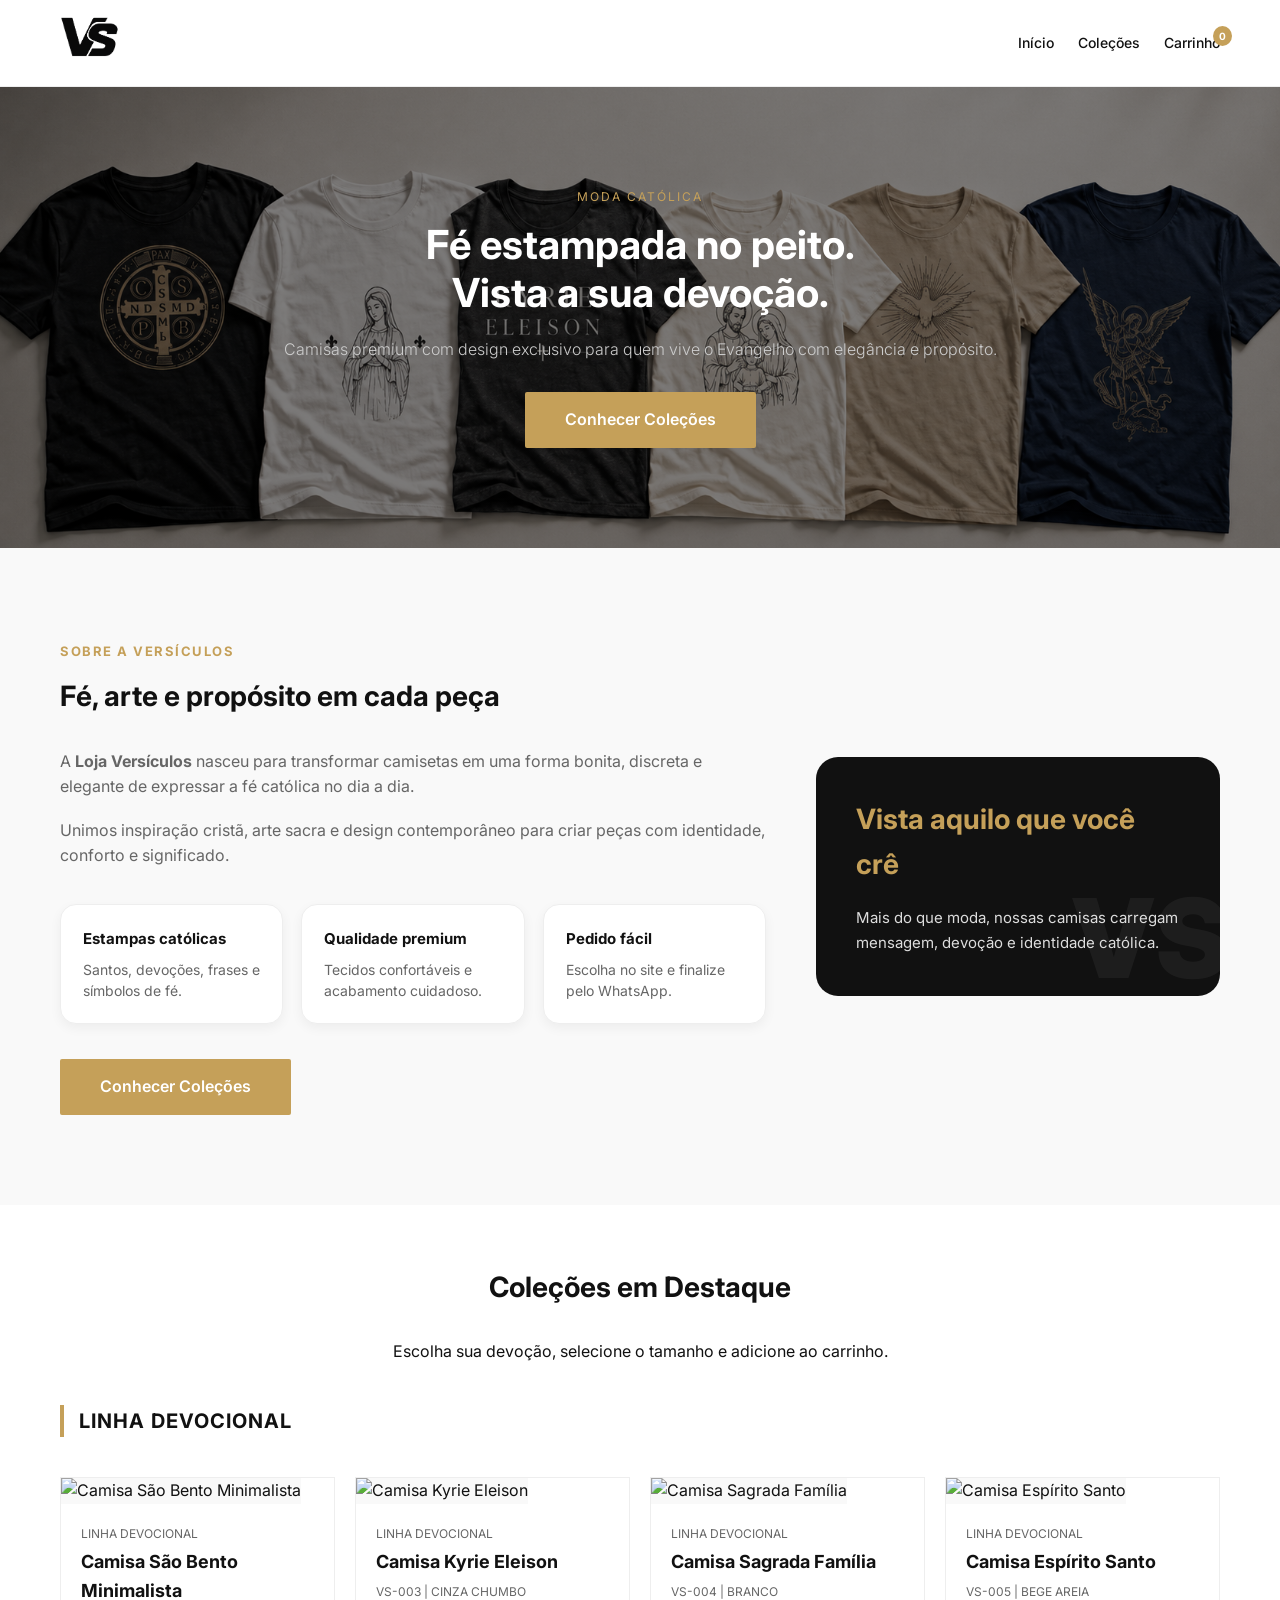
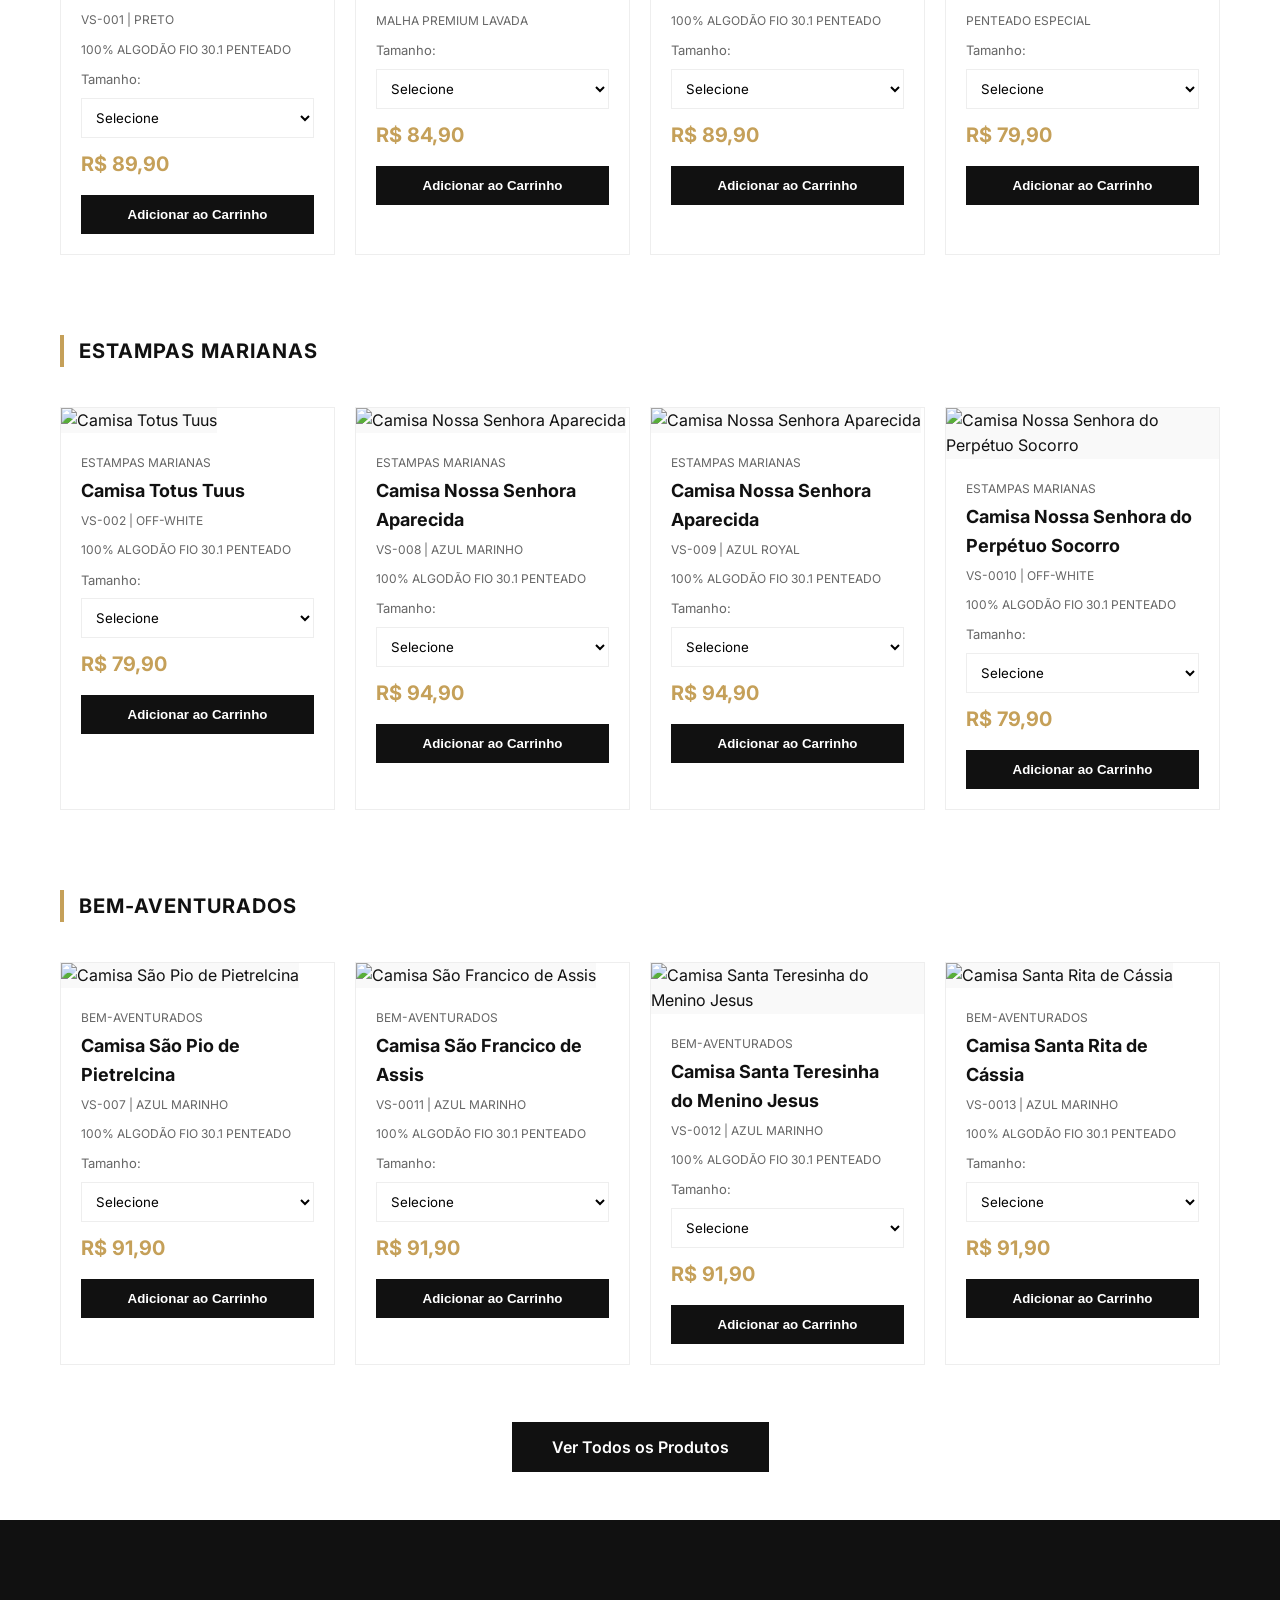
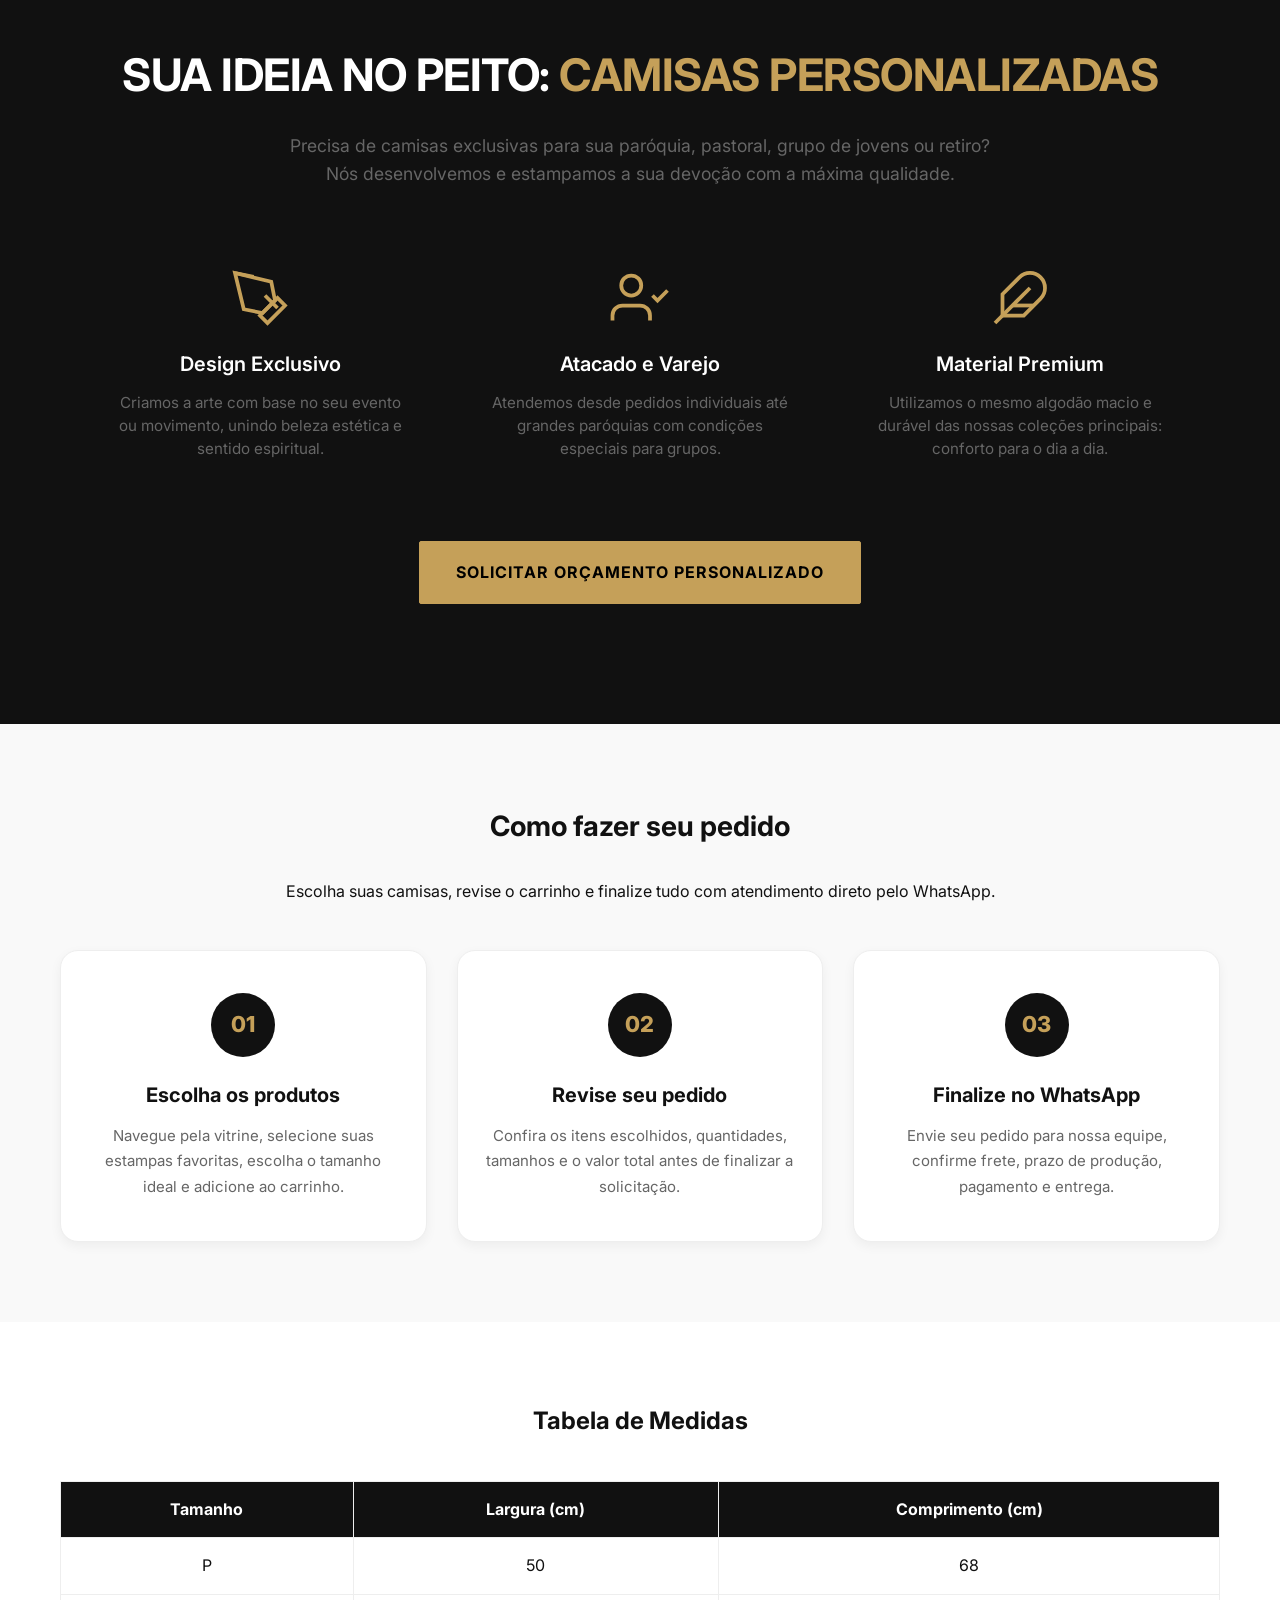
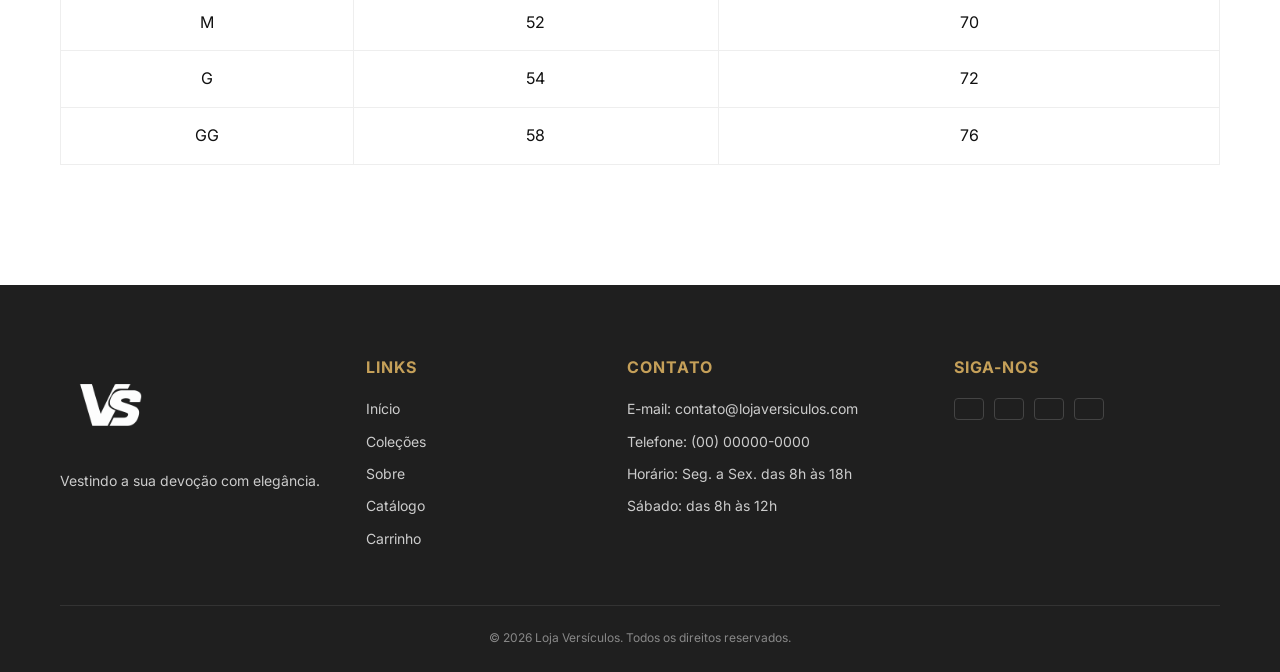
==== commit 08ba7a18: "Profisionalizando ainda mais" ====
--- a/index.html
+++ b/index.html
@@ -7,7 +7,9 @@
     <title>Loja Versículos | Fé estampada no peito</title>
     <link rel="preconnect" href="https://fonts.googleapis.com">
     <link rel="preconnect" href="https://fonts.gstatic.com" crossorigin>
-    <link rel="stylesheet" href="https://cdnjs.cloudflare.com/ajax/libs/font-awesome/7.0.1/css/all.min.css" integrity="sha512-2SwdPD6INVrV/lHTZbO2nodKhrnDdJK9/kg2XD1r9uGqPo1cUbujc+IYdlYdEErWNu69gVcYgdxlmVmzTWnetw==" crossorigin="anonymous" referrerpolicy="no-referrer" />
+    <link rel="stylesheet" href="https://cdnjs.cloudflare.com/ajax/libs/font-awesome/7.0.1/css/all.min.css"
+        integrity="sha512-2SwdPD6INVrV/lHTZbO2nodKhrnDdJK9/kg2XD1r9uGqPo1cUbujc+IYdlYdEErWNu69gVcYgdxlmVmzTWnetw=="
+        crossorigin="anonymous" referrerpolicy="no-referrer" />
     <link href="https://fonts.googleapis.com/css2?family=Inter:wght@300;400;600;700&display=swap" rel="stylesheet">
     <link rel="stylesheet" href="css/style.css">
 </head>
@@ -45,175 +47,174 @@
             </div>
         </section>
 
-        <!-- Sobre a Marca -->
-        <section class="about" id="sobre">
-            <div class="container">
-                <div class="about-grid">
-                    <div class="about-text">
-                        <h2 class="section-title">Nossa Essência</h2>
-                        <p>A <strong>Loja Versículos</strong> nasceu da vontade de unir a sobriedade da arte sacra com o
-                            minimalismo da moda contemporânea. Acreditamos que o que vestimos é uma extensão do que
-                            cremos.</p>
-                        <p>Cada peça é pensada para ser um instrumento sutil de evangelização, com tecidos de alta
-                            qualidade e cortes que respeitam a dignidade e o estilo de quem as usa.</p>
-                    </div>
-                </div>
-            </div>
-        </section>
-
-        <!-- Vitrine de Produtos -->
+<!-- Sobre a Marca -->
+<section class="about" id="sobre">
+    <div class="container">
+        <div class="about-grid">
+            <div class="about-text">
+                <span class="section-tag">Sobre a Versículos</span>
+                <h2 class="section-title">Fé, arte e propósito em cada peça</h2>
+
+                <p>
+                    A <strong>Loja Versículos</strong> nasceu para transformar camisetas em uma forma bonita,
+                    discreta e elegante de expressar a fé católica no dia a dia.
+                </p>
+
+                <p>
+                    Unimos inspiração cristã, arte sacra e design contemporâneo para criar peças com identidade,
+                    conforto e significado.
+                </p>
+
+                <div class="about-highlights">
+                    <div>
+                        <strong><i class="fa-solid fa-book-bible"></i> Estampas católicas</strong>
+                        <span>Santos, devoções, frases e símbolos de fé.</span>
+                    </div>
+
+                    <div>
+                        <strong><i class="fa-solid fa-award"></i> Qualidade premium</strong>
+                        <span>Tecidos confortáveis e acabamento cuidadoso.</span>
+                    </div>
+
+                    <div>
+                        <strong><i class="fa-solid fa-box"></i> Pedido fácil</strong>
+                        <span>Escolha no site e finalize pelo WhatsApp.</span>
+                    </div>
+                </div>
+
+                <a href="#colecoes" class="btn-primary">Conhecer Coleções</a>
+            </div>
+
+            <div class="about-card">
+                <h3>Vista aquilo que você crê</h3>
+                <p>
+                    Mais do que moda, nossas camisas carregam mensagem, devoção e identidade católica.
+                </p>
+            </div>
+        </div>
+    </div>
+</section>
+
+        <!-- Coleções / Produtos por Categoria -->
         <section class="products" id="colecoes">
             <div class="container">
                 <h2 class="section-title text-center">Coleções em Destaque</h2>
-
-                <h3 class="category-title">Linha Sacramental</h3>
-                <div class="product-grid">
-                    <!-- Produto 1 -->
-                    <div class="product-card">
-                        <div class="product-image">
-                            <div class="image-placeholder">Camisa São Bento</div>
-                        </div>
-                        <div class="product-info">
-                            <p class="product-category">Coleção Santos</p>
-                            <h4 class="product-name">Camisa Medalha de São Bento</h4>
-                            <div class="product-sizes">Tamanhos: P, M, G, GG</div>
-                            <p class="product-price">R$ 89,90</p>
-                            <button class="btn-buy" onclick="comprarProduto('Camisa Medalha de São Bento')">Quero Esta
-                                no WhatsApp</button>
-                        </div>
-                    </div>
-
-                    <!-- Produto 2 -->
-                    <div class="product-card">
-                        <div class="product-image">
-                            <div class="image-placeholder">Camisa Totus Tuus</div>
-                        </div>
-                        <div class="product-info">
-                            <p class="product-category">Mariana</p>
-                            <h4 class="product-name">Camisa Totus Tuus</h4>
-                            <div class="product-sizes">Tamanhos: P, M, G, GG</div>
-                            <p class="product-price">R$ 79,90</p>
-                            <button class="btn-buy" onclick="comprarProduto('Camisa Totus Tuus')">Quero Esta no
-                                WhatsApp</button>
-                        </div>
-                    </div>
-                </div>
-
-                <h3 class="category-title" style="margin-top: 40px;">Frases e Versículos</h3>
-                <div class="product-grid">
-                    <!-- Produto 3 -->
-                    <div class="product-card">
-                        <div class="product-image">
-                            <div class="image-placeholder">Camisa Kyrie Eleison</div>
-                        </div>
-                        <div class="product-info">
-                            <p class="product-category">Liturgia</p>
-                            <h4 class="product-name">Camisa Kyrie Eleison</h4>
-                            <div class="product-sizes">Tamanhos: P, M, G, GG</div>
-                            <p class="product-price">R$ 84,90</p>
-                            <button class="btn-buy" onclick="comprarProduto('Camisa Kyrie Eleison')">Quero Esta no
-                                WhatsApp</button>
-                        </div>
-                    </div>
-
-                    <!-- Produto 4 -->
-                    <div class="product-card">
-                        <div class="product-image">
-                            <div class="image-placeholder">Camisa Sagrada Família</div>
-                        </div>
-                        <div class="product-info">
-                            <p class="product-category">Essencial</p>
-                            <h4 class="product-name">Camisa Minimalista Sagrada Família</h4>
-                            <div class="product-sizes">Tamanhos: P, M, G, GG</div>
-                            <p class="product-price">R$ 89,90</p>
-                            <button class="btn-buy" onclick="comprarProduto('Camisa Minimalista Sagrada Família')">Quero
-                                Esta no WhatsApp</button>
-                        </div>
-                    </div>
-                </div>
-            </div>
-        </section>
-
-
-        <div id="header-placeholder"></div> <!-- Header injetado via JS ou fixo -->
-
-        <section class="hero">
-            <div class="container">
-                <h1>Fé estampada no peito.</h1>
-                <p>Vista a sua devoção com minimalismo e elegância.</p>
-            </div>
-        </section>
-
-        <section class="section-padding container">
-            <h2 class="text-center">Destaques</h2>
-            <div id="featured-products" class="product-grid"></div>
+                <p class="text-center text-muted">
+                    Escolha sua devoção, selecione o tamanho e adicione ao carrinho.
+                </p>
+
+                <div id="products-by-category"></div>
+            </div>
+
             <div class="text-center" style="margin-top: 40px;">
                 <a href="produtos.html" class="btn-add" style="padding: 15px 40px; text-decoration: none;">Ver Todos os
                     Produtos</a>
             </div>
         </section>
 
-        <!-- Tabela de Medidas -->
-        <section class="measurements" id="medidas">
-            <div class="container">
-                <h2 class="section-title text-center">Tabela de Medidas</h2>
-                <p class="text-center" style="margin-bottom: 20px; color: var(--text-muted);">Confira seu tamanho ideal
-                    antes de pedir.</p>
-                <div class="table-wrapper">
-                    <table class="size-table">
-                        <thead>
-                            <tr>
-                                <th>Tamanho</th>
-                                <th>Largura (cm)</th>
-                                <th>Comprimento (cm)</th>
-                            </tr>
-                        </thead>
-                        <tbody>
-                            <tr>
-                                <td>P</td>
-                                <td>50</td>
-                                <td>68</td>
-                            </tr>
-                            <tr>
-                                <td>M</td>
-                                <td>52</td>
-                                <td>70</td>
-                            </tr>
-                            <tr>
-                                <td>G</td>
-                                <td>54</td>
-                                <td>72</td>
-                            </tr>
-                            <tr>
-                                <td>GG</td>
-                                <td>58</td>
-                                <td>76</td>
-                            </tr>
-                        </tbody>
-                    </table>
+        <section class="custom-shirts">
+            <div class="custom-container">
+                <!-- Cabeçalho da Seção -->
+                <div class="custom-header">
+                    <h2 class="custom-title">Sua Ideia no Peito: <span class="gold-text">Camisas Personalizadas</span>
+                    </h2>
+                    <p class="custom-subtitle">Precisa de camisas exclusivas para sua paróquia, pastoral, grupo de
+                        jovens ou retiro? Nós desenvolvemos e estampamos a sua devoção com a máxima qualidade.</p>
+                </div>
+
+                <!-- Grid de Benefícios -->
+                <div class="benefits-grid">
+                    <!-- Benefício 1 -->
+                    <div class="benefit-card">
+                        <div class="benefit-icon">
+                            <svg viewBox="0 0 24 24" fill="none" stroke="currentColor" stroke-width="1.5">
+                                <path d="M12 19l7-7 3 3-7 7-3-3z"></path>
+                                <path d="M18 13l-1.5-7.5L2 2l3.5 14.5L13 18l5-5z"></path>
+                                <path d="M2 2l7.5 1.5"></path>
+                                <path d="M14 11l5 5"></path>
+                            </svg>
+                        </div>
+                        <h3>Design Exclusivo</h3>
+                        <p>Criamos a arte com base no seu evento ou movimento, unindo beleza estética e sentido
+                            espiritual.</p>
+                    </div>
+
+                    <!-- Benefício 2 -->
+                    <div class="benefit-card">
+                        <div class="benefit-icon">
+                            <svg viewBox="0 0 24 24" fill="none" stroke="currentColor" stroke-width="1.5">
+                                <path d="M16 21v-2a4 4 0 00-4-4H5a4 4 0 00-4 4v2"></path>
+                                <circle cx="8.5" cy="7" r="4"></circle>
+                                <path d="M17 11l2 2 4-4"></path>
+                            </svg>
+                        </div>
+                        <h3>Atacado e Varejo</h3>
+                        <p>Atendemos desde pedidos individuais até grandes paróquias com condições especiais para
+                            grupos.</p>
+                    </div>
+
+                    <!-- Benefício 3 -->
+                    <div class="benefit-card">
+                        <div class="benefit-icon">
+                            <svg viewBox="0 0 24 24" fill="none" stroke="currentColor" stroke-width="1.5">
+                                <path d="M20.24 12.24a6 6 0 00-8.49-8.49L5 10.5V19h8.5z"></path>
+                                <line x1="16" y1="8" x2="2" y2="22"></line>
+                                <line x1="17.5" y1="15" x2="9" y2="15"></line>
+                            </svg>
+                        </div>
+                        <h3>Material Premium</h3>
+                        <p>Utilizamos o mesmo algodão macio e durável das nossas coleções principais: conforto para o
+                            dia a dia.</p>
+                    </div>
+                </div>
+
+                <!-- Botão de Ação -->
+                <div class="custom-actions">
+                    <a href="https://wa.me/SEUNUMERO" class="btn-custom-gold" target="_blank" rel="noopener">
+                        Solicitar Orçamento Personalizado
+                    </a>
                 </div>
             </div>
         </section>
+
+
+        <div id="header-placeholder"></div> <!-- Header injetado via JS ou fixo -->
+
+
 
         <!-- Como Funciona -->
         <section class="how-it-works">
             <div class="container">
                 <h2 class="section-title text-center">Como fazer seu pedido</h2>
+                <p class="text-center text-muted">
+                    Escolha suas camisas, revise o carrinho e finalize tudo com atendimento direto pelo WhatsApp.
+                </p>
+
                 <div class="steps-grid">
                     <div class="step-card">
                         <span class="step-number">01</span>
-                        <h4>Escolha o Produto</h4>
-                        <p>Navegue pela vitrine e escolha sua estampa favorita.</p>
-                    </div>
+                        <h4>Escolha os produtos</h4>
+                        <p>
+                            Navegue pela vitrine, selecione suas estampas favoritas, escolha o tamanho ideal e adicione
+                            ao carrinho.
+                        </p>
+                    </div>
+
                     <div class="step-card">
                         <span class="step-number">02</span>
-                        <h4>Chame no WhatsApp</h4>
-                        <p>Ao clicar no botão, você será direcionado para nossa equipe.</p>
-                    </div>
+                        <h4>Revise seu pedido</h4>
+                        <p>
+                            Confira os itens escolhidos, quantidades, tamanhos e o valor total antes de finalizar a
+                            solicitação.
+                        </p>
+                    </div>
+
                     <div class="step-card">
                         <span class="step-number">03</span>
-                        <h4>Combine a Entrega</h4>
-                        <p>Confirmamos seu tamanho, frete e finalizamos o pagamento.</p>
+                        <h4>Finalize no WhatsApp</h4>
+                        <p>
+                            Envie seu pedido para nossa equipe, confirme frete, prazo de produção, pagamento e entrega.
+                        </p>
                     </div>
                 </div>
             </div>
--- a/css/style.css
+++ b/css/style.css
@@ -408,6 +408,111 @@
     margin-bottom: 15px;
 }
 
+/* --- SOBRE A MARCA --- */
+.about {
+    padding: 90px 0;
+    background: var(--bg-secondary);
+}
+
+.about-grid {
+    display: grid;
+    grid-template-columns: 1.4fr 0.8fr;
+    gap: 50px;
+    align-items: center;
+}
+
+.section-tag {
+    display: inline-block;
+    margin-bottom: 12px;
+    color: var(--accent-gold);
+    font-size: 13px;
+    font-weight: 700;
+    text-transform: uppercase;
+    letter-spacing: 1.5px;
+}
+
+.about-text p {
+    color: var(--text-muted);
+    font-size: 16px;
+    max-width: 720px;
+    margin-bottom: 18px;
+}
+
+.about-highlights {
+    display: grid;
+    grid-template-columns: repeat(3, 1fr);
+    gap: 18px;
+    margin: 35px 0;
+}
+
+.about-highlights div {
+    background: var(--bg-primary);
+    border: 1px solid var(--border-color);
+    padding: 22px;
+    border-radius: 16px;
+    box-shadow: var(--shadow);
+}
+
+.about-highlights strong {
+    display: block;
+    margin-bottom: 8px;
+    color: var(--text-main);
+    font-size: 15px;
+}
+
+.about-highlights span {
+    display: block;
+    color: var(--text-muted);
+    font-size: 14px;
+    line-height: 1.5;
+}
+
+.about-card {
+    background: var(--bg-dark);
+    color: white;
+    padding: 40px;
+    border-radius: 22px;
+    position: relative;
+    overflow: hidden;
+}
+
+.about-card::before {
+    content: "VS";
+    position: absolute;
+    right: -10px;
+    bottom: -30px;
+    font-size: 110px;
+    font-weight: 900;
+    color: rgba(255,255,255,0.05);
+}
+
+.about-card h3 {
+    color: var(--accent-gold);
+    font-size: 28px;
+    margin-bottom: 18px;
+}
+
+.about-card p {
+    color: #ddd;
+    font-size: 15px;
+    line-height: 1.7;
+}
+
+/* Responsivo */
+@media (max-width: 900px) {
+    .about-grid {
+        grid-template-columns: 1fr;
+    }
+
+    .about-highlights {
+        grid-template-columns: 1fr;
+    }
+
+    .about-card {
+        padding: 32px;
+    }
+}
+
 .btn-buy {
     width: 100%;
     padding: 12px;
@@ -448,17 +553,90 @@
 }
 
 /* --- HOW IT WORKS --- */
-.how-it-works { padding: 60px 0; }
+/* --- COMO FUNCIONA --- */
+.how-it-works {
+    padding: 80px 0;
+    background: var(--bg-secondary);
+}
+
+.steps-grid {
+    display: grid;
+    grid-template-columns: repeat(3, 1fr);
+    gap: 28px;
+    margin-top: 45px;
+}
+
 .step-card {
+    position: relative;
+    background: var(--bg-primary);
     text-align: center;
-    padding: 30px;
-    border-bottom: 1px solid #eee;
-}
+    padding: 42px 28px;
+    border: 1px solid var(--border-color);
+    border-radius: 18px;
+    box-shadow: var(--shadow);
+    transition: var(--transition);
+}
+
+.step-card:hover {
+    transform: translateY(-6px);
+    border-color: var(--accent-gold);
+}
+
 .step-number {
-    font-size: 40px;
+    width: 64px;
+    height: 64px;
+    margin: 0 auto 22px;
+    display: flex;
+    align-items: center;
+    justify-content: center;
+    background: var(--bg-dark);
+    color: var(--accent-gold);
+    border-radius: 50%;
+    font-size: 22px;
     font-weight: 800;
-    color: #eee;
-    display: block;
+}
+
+.step-card h4 {
+    font-size: 20px;
+    margin-bottom: 12px;
+    color: var(--text-main);
+}
+
+.step-card p {
+    font-size: 15px;
+    color: var(--text-muted);
+    line-height: 1.7;
+}
+
+/* Responsivo */
+@media (max-width: 900px) {
+    .steps-grid {
+        grid-template-columns: 1fr;
+        gap: 22px;
+    }
+
+    .step-card {
+        padding: 34px 24px;
+    }
+}
+
+
+
+.category-block {
+    margin-top: 50px;
+}
+
+.category-block:first-child {
+    margin-top: 40px;
+}
+
+.product-sizes select {
+    width: 100%;
+    padding: 10px;
+    margin-top: 8px;
+    border: 1px solid var(--border-color);
+    background: white;
+    font-family: inherit;
 }
 /* --- FOOTER --- */
 .footer {
@@ -614,4 +792,138 @@
         flex-direction: row;
         justify-content: space-between;
     }
+}
+
+
+
+/* --- SEÇÃO CAMISAS PERSONALIZADAS --- */
+.custom-shirts {
+    background-color: var(--bg-dark);
+    padding: 80px 20px;
+    color: var(--bg-primary);
+    font-family: 'Inter', sans-serif;
+}
+
+.custom-container {
+    max-width: 1100px;
+    margin: 0 auto;
+}
+
+.custom-header {
+    text-align: center;
+    margin-bottom: 60px;
+}
+
+.custom-title {
+    font-size: 2rem;
+    font-weight: 700;
+    letter-spacing: -0.5px;
+    margin-bottom: 20px;
+    text-transform: uppercase;
+}
+
+.gold-text {
+    color: var(--accent-gold);
+    display: block; /* Força quebra no mobile para ênfase */
+}
+
+.custom-subtitle {
+    color: var(--text-muted);
+    font-size: 1.1rem;
+    max-width: 700px;
+    margin: 0 auto;
+    line-height: 1.6;
+}
+
+/* Grid Mobile-First */
+.benefits-grid {
+    display: flex;
+    flex-direction: column;
+    gap: 40px;
+    margin-bottom: 60px;
+}
+
+.benefit-card {
+    text-align: center;
+    padding: 20px;
+    transition: transform 0.3s ease;
+}
+
+.benefit-icon {
+    width: 60px;
+    height: 60px;
+    margin: 0 auto 20px;
+    color: var(--accent-gold);
+}
+
+.benefit-icon svg {
+    width: 100%;
+    height: 100%;
+}
+
+.benefit-card h3 {
+    font-size: 1.25rem;
+    margin-bottom: 12px;
+    color: var(--bg-primary);
+    font-weight: 600;
+}
+
+.benefit-card p {
+    color: var(--text-muted);
+    font-size: 0.95rem;
+    line-height: 1.5;
+}
+
+/* Botão de Ação */
+.custom-actions {
+    text-align: center;
+}
+
+.btn-custom-gold {
+    display: inline-block;
+    background-color: var(--accent-gold);
+    color: #000; /* Texto preto sobre dourado para contraste premium */
+    padding: 18px 36px;
+    text-decoration: none;
+    font-weight: 700;
+    font-size: 1rem;
+    text-transform: uppercase;
+    letter-spacing: 1px;
+    border-radius: 2px;
+    transition: all 0.3s ease;
+    border: 1px solid var(--accent-gold);
+}
+
+.btn-custom-gold:hover {
+    background-color: transparent;
+    color: var(--accent-gold);
+    transform: translateY(-3px);
+}
+
+/* Media Query para Desktop (Telas acima de 768px) */
+@media (min-width: 768px) {
+    .custom-shirts {
+        padding: 120px 20px;
+    }
+
+    .custom-title {
+        font-size: 2.8rem;
+    }
+
+    .gold-text {
+        display: inline; /* Volta ao fluxo normal no desktop */
+    }
+
+    .benefits-grid {
+        flex-direction: row; /* Transforma em colunas */
+        justify-content: space-between;
+    }
+
+    .benefit-card {
+        flex: 1;
+    }
+
+    .benefit-card:hover {
+        transform: translateY(-10px);
+    }
 }
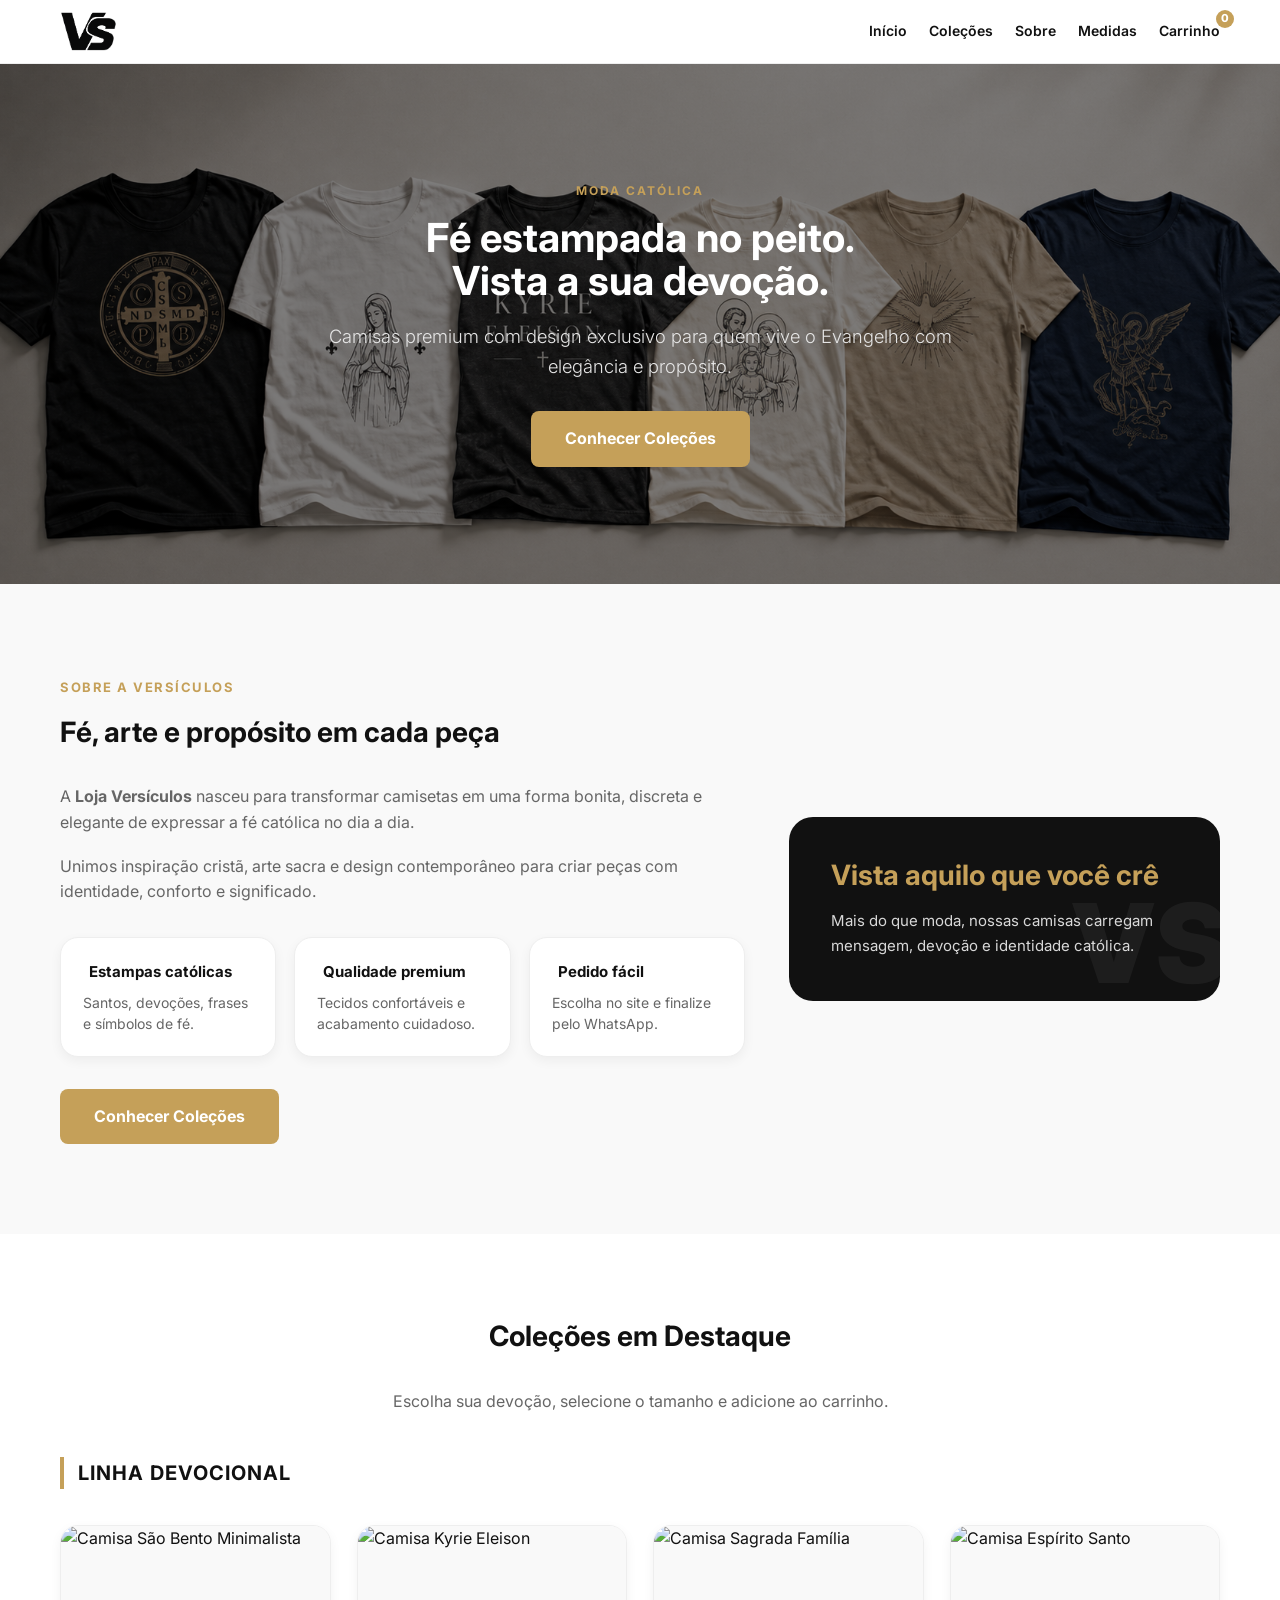
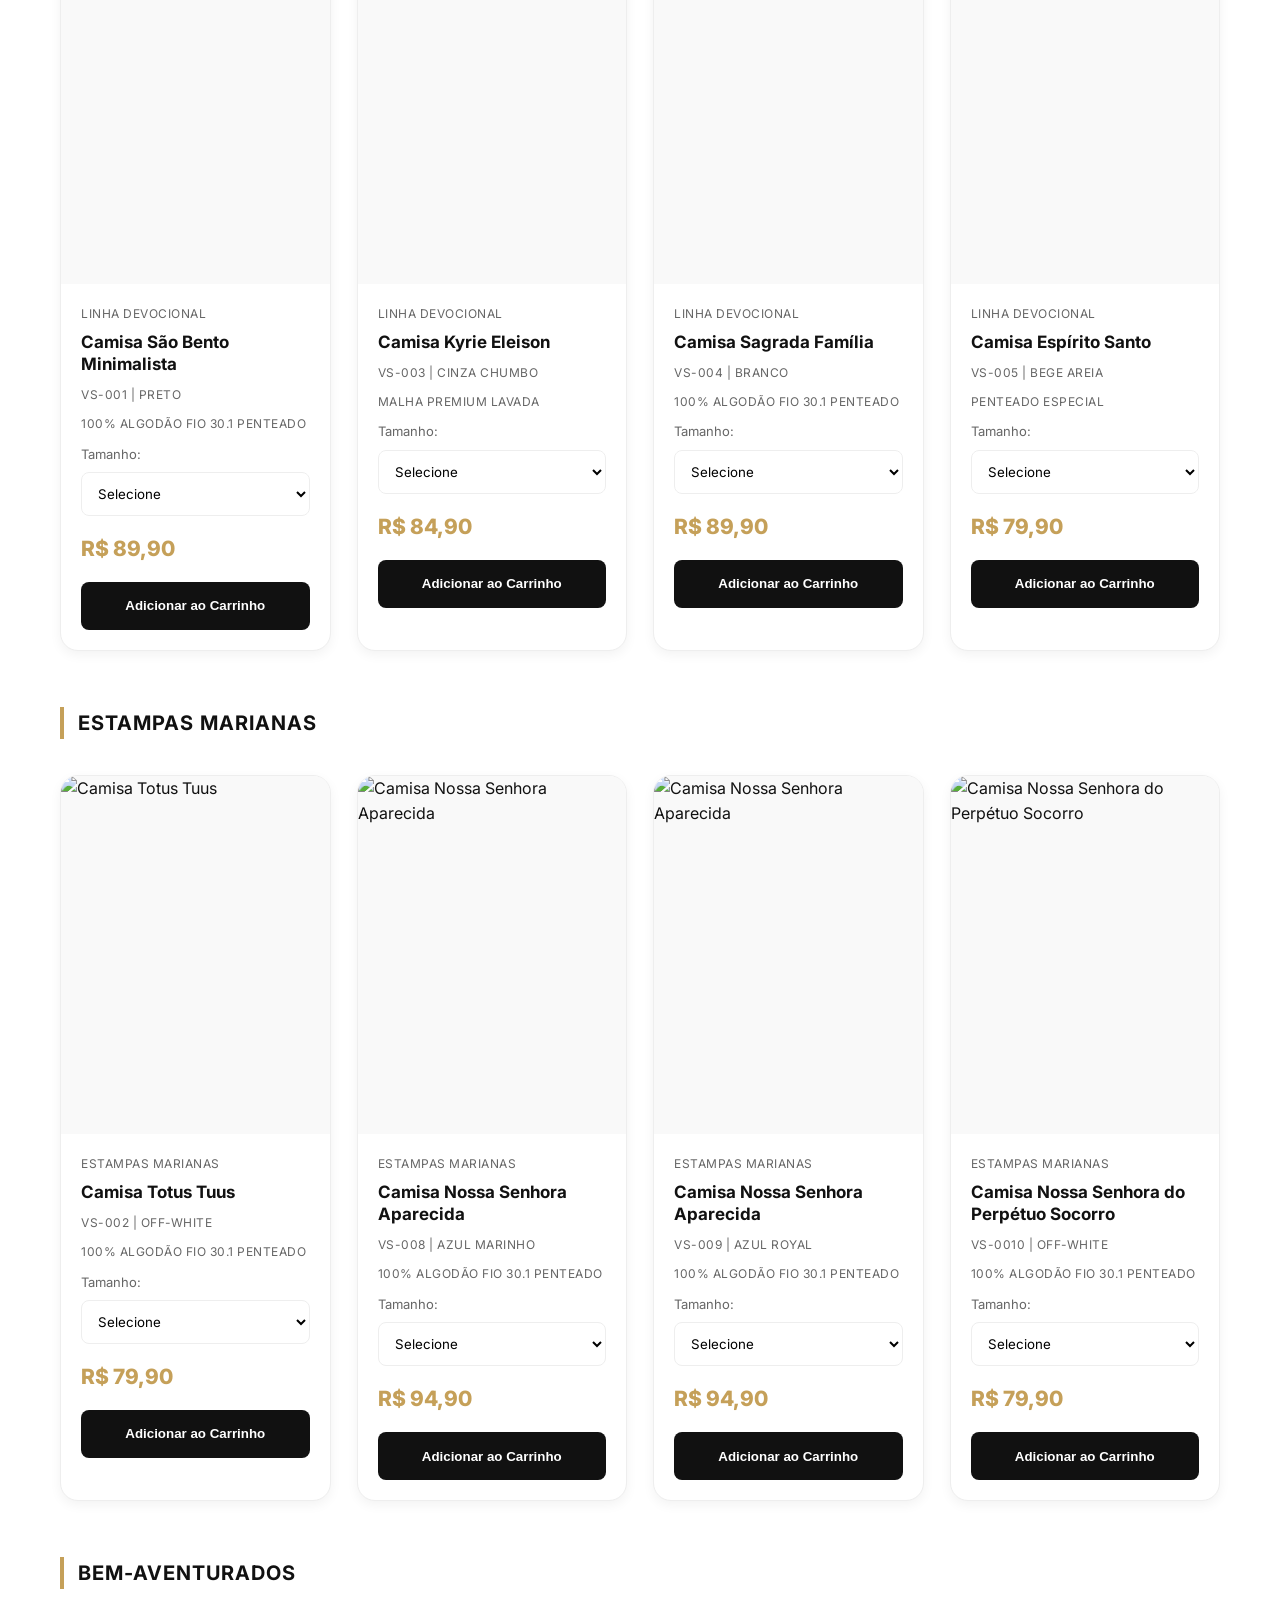
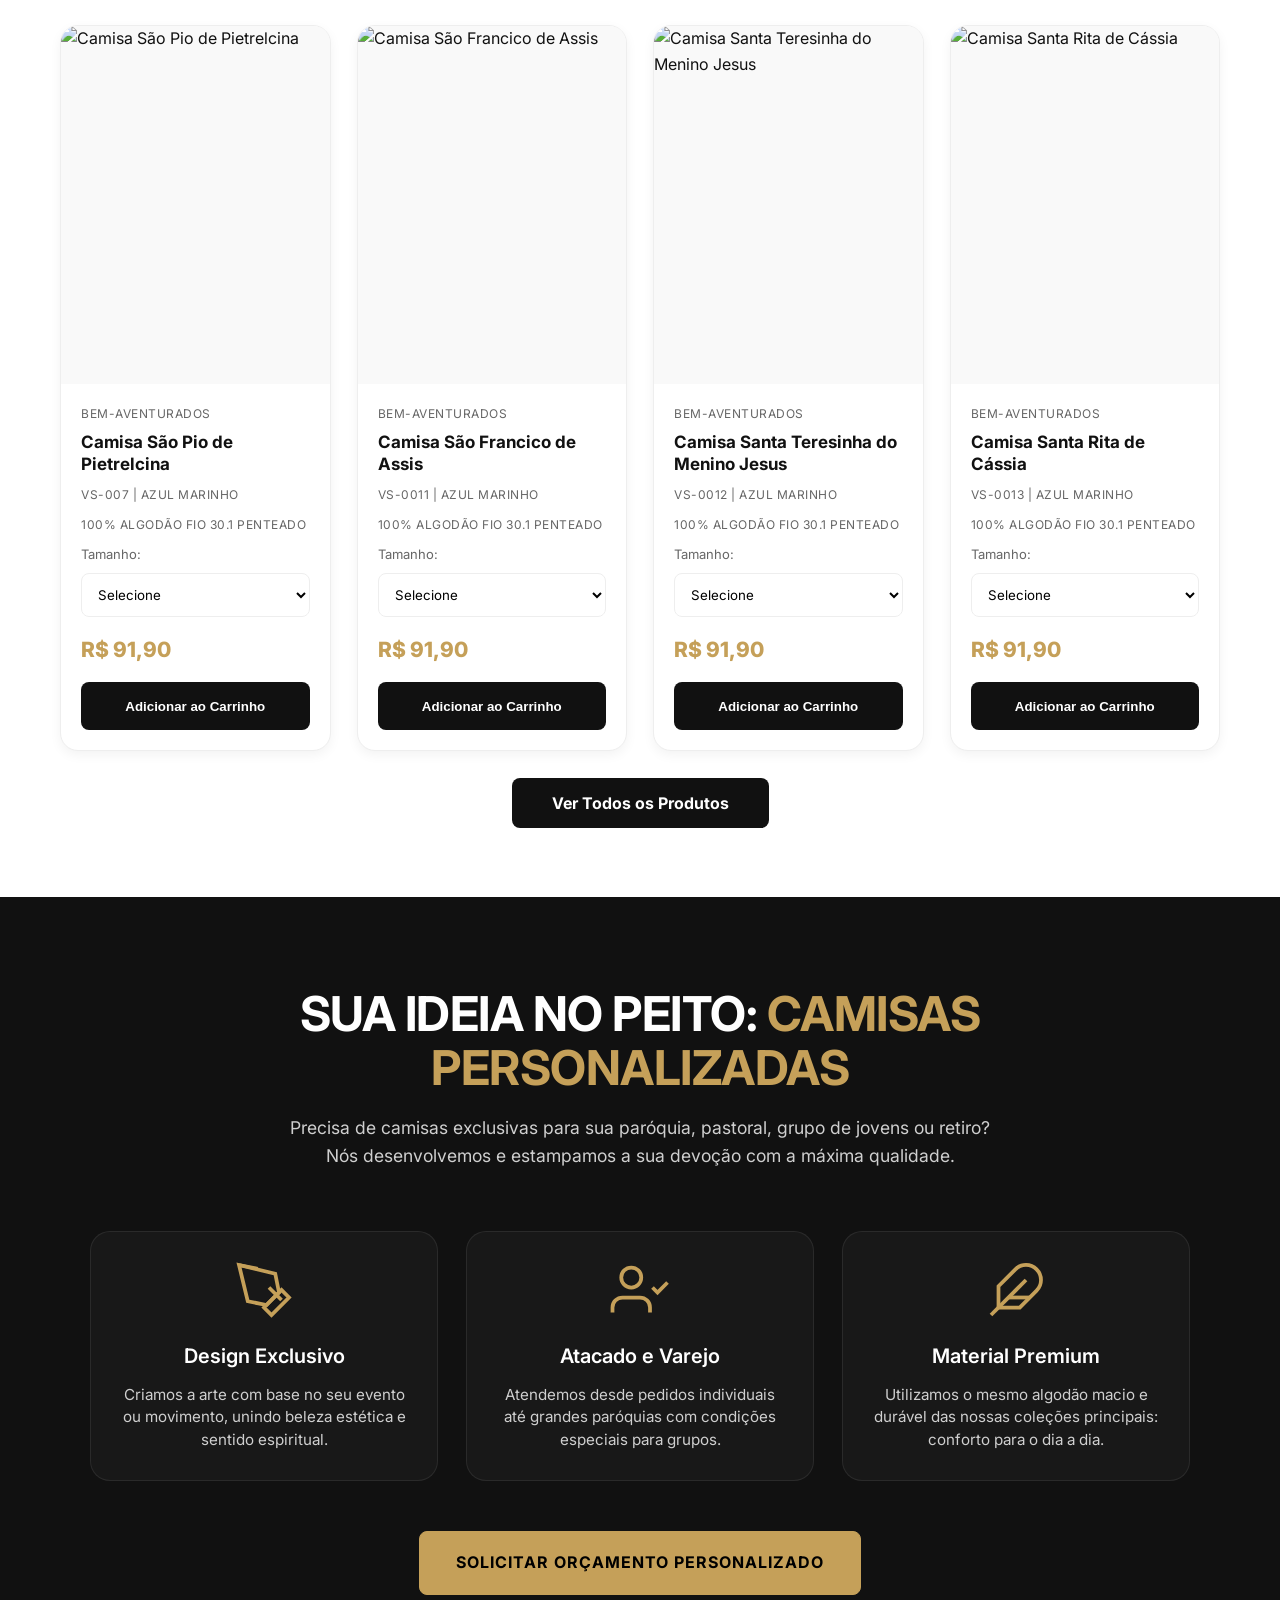
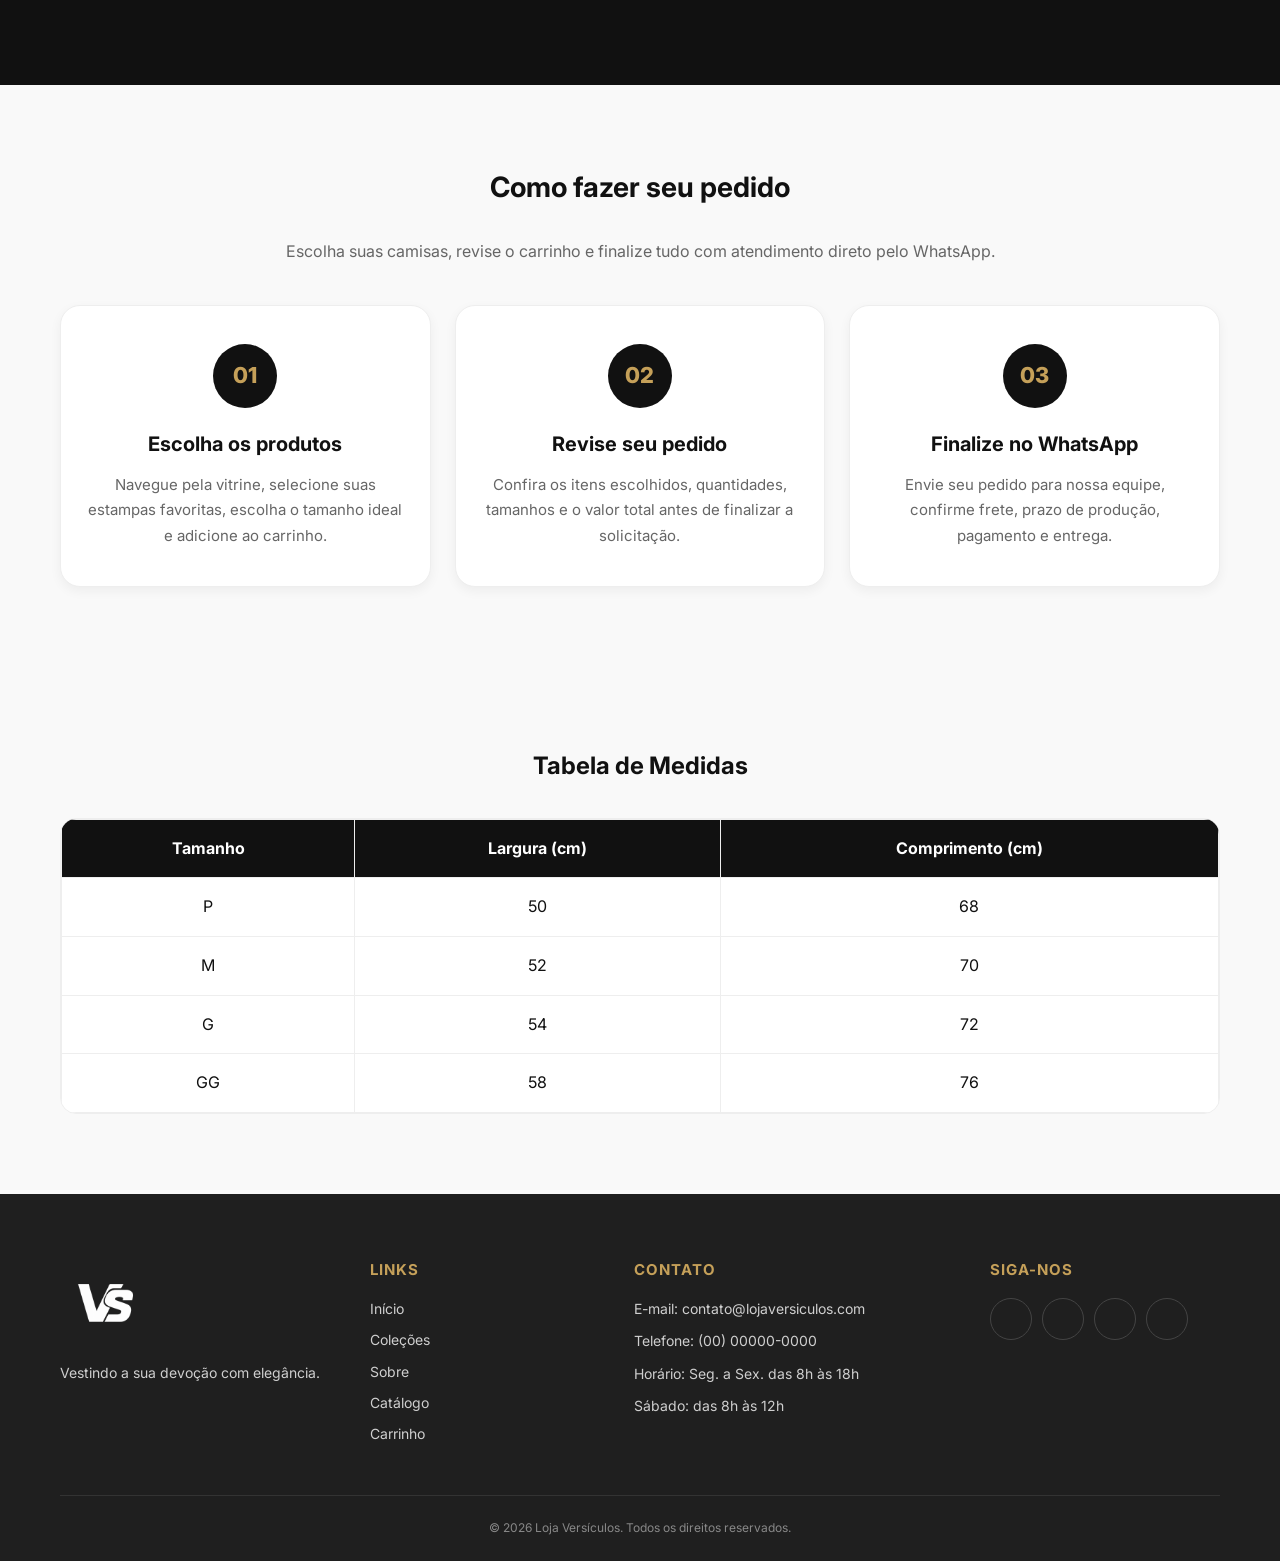
==== commit df7d44b0: "Ajustes gerais" ====
--- a/index.html
+++ b/index.html
@@ -16,22 +16,24 @@
 
 <body>
 
-    <!-- Header -->
-    <header>
-        <div class="container nav-container">
-            <a href="index.html" class="logo">
-                <img src="img/logo_sem_fundo_otimizada.png" width="60" alt="Logo Versículos">
+<header class="site-header">
+    <div class="container nav-container">
+        <a href="index.html" class="logo" aria-label="Página inicial da Loja Versículos">
+            <img src="img/logo_sem_fundo_otimizada.png" width="60" height="60" alt="Logo Versículos">
+        </a>
+
+        <nav class="main-nav" aria-label="Menu principal">
+            <a href="index.html">Início</a>
+            <a href="produtos.html">Coleções</a>
+            <a href="#sobre">Sobre</a>
+            <a href="#medidas">Medidas</a>
+            <a href="carrinho.html" class="cart-icon-wrapper">
+                <span>Carrinho</span>
+                <span id="cart-count" class="cart-badge">0</span>
             </a>
-            <nav>
-                <a href="index.html">Início</a>
-                <a href="produtos.html">Coleções</a>
-                <a href="carrinho.html" class="cart-icon-wrapper">
-                    Carrinho
-                    <span id="cart-count" class="cart-badge">0</span>
-                </a>
-            </nav>
-        </div>
-    </header>
+        </nav>
+    </div>
+</header>
 
     <main>
         <!-- Hero Section -->
@@ -178,10 +180,7 @@
         </section>
 
 
-        <div id="header-placeholder"></div> <!-- Header injetado via JS ou fixo -->
-
-
-
+        
         <!-- Como Funciona -->
         <section class="how-it-works">
             <div class="container">
@@ -219,47 +218,50 @@
                 </div>
             </div>
         </section>
+
+
+        <section class="section-padding bg-secondary" id="medidas">
+            <div class="container">
+                <h2 class="text-center">Tabela de Medidas</h2>
+                <div class="table-wrapper">
+                    <table>
+                        <thead>
+                            <tr>
+                                <th>Tamanho</th>
+                                <th>Largura (cm)</th>
+                                <th>Comprimento (cm)</th>
+                            </tr>
+                        </thead>
+                        <tbody>
+                            <tr>
+                                <td>P</td>
+                                <td>50</td>
+                                <td>68</td>
+                            </tr>
+                            <tr>
+                                <td>M</td>
+                                <td>52</td>
+                                <td>70</td>
+                            </tr>
+                            <tr>
+                                <td>G</td>
+                                <td>54</td>
+                                <td>72</td>
+                            </tr>
+                            <tr>
+                                <td>GG</td>
+                                <td>58</td>
+                                <td>76</td>
+                            </tr>
+                        </tbody>
+                    </table>
+                </div>
+            </div>
+        </section>
+        
     </main>
 
 
-    <section class="section-padding bg-secondary" id="medidas">
-        <div class="container">
-            <h2 class="text-center">Tabela de Medidas</h2>
-            <div class="table-wrapper">
-                <table>
-                    <thead>
-                        <tr>
-                            <th>Tamanho</th>
-                            <th>Largura (cm)</th>
-                            <th>Comprimento (cm)</th>
-                        </tr>
-                    </thead>
-                    <tbody>
-                        <tr>
-                            <td>P</td>
-                            <td>50</td>
-                            <td>68</td>
-                        </tr>
-                        <tr>
-                            <td>M</td>
-                            <td>52</td>
-                            <td>70</td>
-                        </tr>
-                        <tr>
-                            <td>G</td>
-                            <td>54</td>
-                            <td>72</td>
-                        </tr>
-                        <tr>
-                            <td>GG</td>
-                            <td>58</td>
-                            <td>76</td>
-                        </tr>
-                    </tbody>
-                </table>
-            </div>
-        </div>
-    </section>
 
 
     <footer class="footer">
--- a/css/style.css
+++ b/css/style.css
@@ -11,10 +11,14 @@
     --text-light: #FFFFFF;
     --border-color: #EEEEEE;
     --transition: all 0.3s cubic-bezier(0.4, 0, 0.2, 1);
-    --shadow: 0 4px 12px rgba(0,0,0,0.05);
-}
-
-* { margin: 0; padding: 0; box-sizing: border-box; }
+    --shadow: 0 4px 12px rgba(0, 0, 0, 0.05);
+}
+
+* {
+    margin: 0;
+    padding: 0;
+    box-sizing: border-box;
+}
 
 body {
     font-family: 'Inter', -apple-system, sans-serif;
@@ -23,7 +27,13 @@
     line-height: 1.6;
 }
 
-.container { width: 100%; max-width: 1200px; margin: 0 auto; padding: 0 20px; }
+.container {
+    width: 100%;
+    max-width: 1200px;
+    margin: 0 auto;
+    padding-left: 20px;
+    padding-right: 20px;
+}
 
 /* HEADER */
 header {
@@ -35,29 +45,74 @@
     z-index: 1000;
 }
 
-.nav-container { display: flex; justify-content: space-between; align-items: center; }
-
-.logo { font-size: 24px; font-weight: 800; letter-spacing: 2px; text-decoration: none; color: var(--text-main); }
-
-nav a { text-decoration: none; color: var(--text-main); margin-left: 20px; font-weight: 500; font-size: 14px; transition: var(--transition); }
-nav a:hover { color: var(--accent-gold); }
-
-.cart-icon-wrapper { position: relative; cursor: pointer; }
+.nav-container {
+    display: flex;
+    justify-content: space-between;
+    align-items: center;
+}
+
+.logo {
+    font-size: 24px;
+    font-weight: 800;
+    letter-spacing: 2px;
+    text-decoration: none;
+    color: var(--text-main);
+}
+
+nav a {
+    text-decoration: none;
+    color: var(--text-main);
+    margin-left: 20px;
+    font-weight: 500;
+    font-size: 14px;
+    transition: var(--transition);
+}
+
+nav a:hover {
+    color: var(--accent-gold);
+}
+
+.cart-icon-wrapper {
+    position: relative;
+    cursor: pointer;
+}
+
 .cart-badge {
-    position: absolute; top: -8px; right: -12px;
-    background: var(--accent-gold); color: white;
-    font-size: 10px; padding: 2px 6px; border-radius: 50%; font-weight: bold;
+    position: absolute;
+    top: -8px;
+    right: -12px;
+    background: var(--accent-gold);
+    color: white;
+    font-size: 10px;
+    padding: 2px 6px;
+    border-radius: 50%;
+    font-weight: bold;
 }
 
 /* HERO & SECTIONS */
-.hero { background: var(--bg-dark); color: white; padding: 100px 0; text-align: center; }
-.hero h1 { font-size: 2.5rem; margin-bottom: 20px; }
-.section-padding { padding: 80px 0; }
-.text-center { text-align: center; }
+.hero {
+    background: var(--bg-dark);
+    color: var(--text-light);
+    padding: 100px 0;
+    text-align: center;
+}
+
+.hero h1 {
+    font-size: 2.5rem;
+    margin-bottom: 20px;
+}
+
+.section-padding {
+    padding: 80px 0;
+}
+
+.text-center {
+    text-align: center;
+}
 
 /* PRODUCT CARDS */
 .product-grid {
-    display: grid;
+    display: block;
     grid-template-columns: repeat(auto-fill, minmax(280px, 1fr));
     gap: 30px;
     margin-top: 40px;
@@ -69,107 +124,210 @@
     transition: var(--transition);
 }
 
-.product-card:hover { transform: translateY(-5px); box-shadow: var(--shadow); }
-
-.product-img { width: 100%; aspect-ratio: 3/4; object-fit: cover; background: var(--bg-secondary); }
-
-.product-info { padding: 20px; }
-.product-info h3 { font-size: 18px; margin-bottom: 10px; height: 50px; overflow: hidden; }
-.product-meta { font-size: 12px; color: var(--text-muted); text-transform: uppercase; margin-bottom: 10px; }
-.price { font-size: 20px; font-weight: 700; color: var(--accent-gold); margin-bottom: 15px; display: block; }
-
-.size-selector { margin-bottom: 15px; }
-.size-selector select { 
-    width: 100%; padding: 10px; border: 1px solid var(--border-color); 
-    background: white; cursor: pointer; font-family: inherit;
+.product-card:hover {
+    transform: translateY(-5px);
+    box-shadow: var(--shadow);
+}
+
+.product-img {
+    width: 100%;
+    aspect-ratio: 3/4;
+    object-fit: cover;
+    background: var(--bg-secondary);
+}
+
+.product-info {
+    padding: 20px;
+}
+
+.product-info h3 {
+    font-size: 18px;
+    margin-bottom: 10px;
+    height: 50px;
+    overflow: hidden;
+}
+
+.product-meta {
+    font-size: 12px;
+    color: var(--text-muted);
+    text-transform: uppercase;
+    margin-bottom: 10px;
+}
+
+.price {
+    font-size: 20px;
+    font-weight: 700;
+    color: var(--accent-gold);
+    margin-bottom: 15px;
+    display: block;
+}
+
+.size-selector {
+    margin-bottom: 15px;
+}
+
+.size-selector select {
+    width: 100%;
+    padding: 10px;
+    border: 1px solid var(--border-color);
+    background: white;
+    cursor: pointer;
+    font-family: inherit;
 }
 
 .btn-add {
-    width: 100%; padding: 12px; background: var(--bg-dark); color: white;
-    border: none; font-weight: 600; cursor: pointer; transition: var(--transition);
-}
-.btn-add:hover { background: var(--accent-gold); }
+    width: 100%;
+    padding: 12px;
+    background: var(--bg-dark);
+    color: white;
+    border: none;
+    font-weight: 600;
+    cursor: pointer;
+    transition: var(--transition);
+}
+
+.btn-add:hover {
+    background: var(--accent-gold);
+}
 
 /* CARRINHO PAGE */
-.cart-list { margin-bottom: 40px; }
+.cart-list {
+    margin-bottom: 40px;
+}
+
 .cart-item {
-    display: flex; gap: 20px; padding: 20px 0; border-bottom: 1px solid var(--border-color);
-    align-items: center;
-}
-.cart-item-img { width: 80px; height: 100px; object-fit: cover; }
-.qty-controls { display: flex; align-items: center; gap: 10px; margin-top: 10px; }
-.qty-btn { width: 30px; height: 30px; border: 1px solid var(--border-color); background: white; cursor: pointer; }
+    display: flex;
+    gap: 20px;
+    padding: 20px 0;
+    border-bottom: 1px solid var(--border-color);
+    align-items: center;
+}
+
+.cart-item-img {
+    width: 80px;
+    height: 100px;
+    object-fit: cover;
+}
+
+.qty-controls {
+    display: flex;
+    align-items: center;
+    gap: 10px;
+    margin-top: 10px;
+}
+
+.qty-btn {
+    width: 30px;
+    height: 30px;
+    border: 1px solid var(--border-color);
+    background: white;
+    cursor: pointer;
+}
 
 .checkout-card {
-    background: var(--bg-secondary); padding: 30px; position: sticky; top: 100px;
-}
-
-.form-group { margin-bottom: 20px; }
-.form-group label { display: block; margin-bottom: 8px; font-size: 14px; font-weight: 600; }
-.form-group input { width: 100%; padding: 12px; border: 1px solid #ddd; }
+    background: var(--bg-secondary);
+    padding: 30px;
+    position: sticky;
+    top: 100px;
+}
+
+.form-group {
+    margin-bottom: 20px;
+}
+
+.form-group label {
+    display: block;
+    margin-bottom: 8px;
+    font-size: 14px;
+    font-weight: 600;
+}
+
+.form-group input {
+    width: 100%;
+    padding: 12px;
+    border: 1px solid #ddd;
+}
 
 .btn-checkout {
-    width: 100%; padding: 15px; background: #25D366; color: white;
-    border: none; font-weight: 700; font-size: 16px; cursor: pointer; margin-top: 20px;
+    width: 100%;
+    padding: 15px;
+    background: #25D366;
+    color: white;
+    border: none;
+    font-weight: 700;
+    font-size: 16px;
+    cursor: pointer;
+    margin-top: 20px;
 }
 
 /* FOOTER */
-footer { background: var(--bg-footer); color: #888; padding: 60px 0 20px; }
-.footer-grid { display: grid; grid-template-columns: repeat(auto-fit, minmax(200px, 1fr)); gap: 40px; margin-bottom: 40px; }
-.footer-grid h4 { color: white; margin-bottom: 20px; }
+footer {
+    background: var(--bg-footer);
+    color: #888;
+    padding: 60px 0 20px;
+}
+
+
+.footer-grid h4 {
+    color: white;
+    margin-bottom: 20px;
+}
 
 /* TABELA DE MEDIDAS */
-.table-wrapper { overflow-x: auto; margin: 40px 0; }
-table { width: 100%; border-collapse: collapse; min-width: 500px; }
-th, td { border: 1px solid var(--border-color); padding: 15px; text-align: center; }
-th { background: var(--bg-dark); color: white; }
+.table-wrapper {
+    overflow-x: auto;
+    margin: 40px 0;
+}
+
+table {
+    width: 100%;
+    border-collapse: collapse;
+    min-width: 500px;
+}
+
+th,
+td {
+    border: 1px solid var(--border-color);
+    padding: 15px;
+    text-align: center;
+}
+
+th {
+    background: var(--bg-dark);
+    color: white;
+}
 
 /* MEDIA QUERIES */
 @media (max-width: 768px) {
-    .hero h1 { font-size: 1.8rem; }
-    .checkout-grid { display: block; }
+    .hero h1 {
+        font-size: 1.8rem;
+    }
+    .banner {
+        background-image: linear-gradient(rgba(0, 0, 0, 0.5), rgba(0, 0, 0, 0.5)), url('../img/banner_dois_4_3.png');
+    }
+
+    .checkout-grid {
+        display: block;
+    }
 }
 
 @media (min-width: 769px) {
-    .checkout-grid { display: grid; grid-template-columns: 1.5fr 1fr; gap: 50px; }
-}
-
-:root {
-    --bg-primary: #FFFFFF;
-    --bg-secondary: #F9F9F9;
-    --bg-dark: #111111;
-    --bg-footer: #1F1F1F;
-    --accent-gold: #C5A059;
-    --accent-gold-hover: #A68545;
-    --text-main: #111111;
-    --text-muted: #666666;
-    --text-light: #FFFFFF;
-    --transition: 0.3s ease;
-}
-
-* {
-    margin: 0;
-    padding: 0;
-    box-sizing: border-box;
-}
+    .checkout-grid {
+        display: grid;
+        grid-template-columns: 1.5fr 1fr;
+        gap: 50px;
+    }
+}
+
+
+
 
 html {
     scroll-behavior: smooth;
 }
 
-body {
-    font-family: 'Inter', sans-serif;
-    color: var(--text-main);
-    background-color: var(--bg-primary);
-    line-height: 1.6;
-}
-
-.container {
-    width: 100%;
-    max-width: 1200px;
-    margin: 0 auto;
-    padding: 0 20px;
-}
+
+
 
 a {
     text-decoration: none;
@@ -208,7 +366,8 @@
 }
 
 .btn-whatsapp-header {
-    display: none; /* Mobile First: Oculto no mobile */
+    display: none;
+    /* Mobile First: Oculto no mobile */
     background: var(--accent-gold);
     color: white;
     padding: 10px 20px;
@@ -273,21 +432,14 @@
     font-weight: 700;
 }
 
-/* --- HERO SECTION --- */
-.hero {
-
-    /* background: var(--bg-dark); */
-    color: var(--text-light);
-    padding: 100px 0;
-    text-align: center;
-}
+
 
 .banner {
     /* background-image: url('../img/banner.png'); */
     background-image: linear-gradient(rgba(0, 0, 0, 0.5), rgba(0, 0, 0, 0.5)), url('../img/banner_dois.png');
-    background-size: cover; 
-    background-repeat: no-repeat; 
-    background-position: center; 
+    background-size: cover;
+    background-repeat: no-repeat;
+    background-position: center;
 
 }
 
@@ -298,11 +450,7 @@
     }
 }
 
-@media (max-width: 768px) {
-    .banner {
-        background-image: linear-gradient(rgba(0, 0, 0, 0.5), rgba(0, 0, 0, 0.5)), url('../img/banner_dois_4_3.png');
-    }
-}
+
 
 .hero-tag {
     color: var(--accent-gold);
@@ -340,10 +488,15 @@
     margin-bottom: 30px;
 }
 
-.text-center { text-align: center; }
-
-.about { padding: 60px 0; background: var(--bg-secondary); }
-.products { padding: 60px 0; }
+
+.about {
+    padding: 60px 0;
+    background: var(--bg-secondary);
+}
+
+.products {
+    padding: 60px 0;
+}
 
 .category-title {
     border-left: 4px solid var(--accent-gold);
@@ -354,10 +507,6 @@
     letter-spacing: 1px;
 }
 
-/* --- PRODUCT CARD --- */
-.product-grid {
-    display: block; /* Simples no mobile */
-}
 
 .product-card {
     background: white;
@@ -409,10 +558,7 @@
 }
 
 /* --- SOBRE A MARCA --- */
-.about {
-    padding: 90px 0;
-    background: var(--bg-secondary);
-}
+
 
 .about-grid {
     display: grid;
@@ -483,7 +629,7 @@
     bottom: -30px;
     font-size: 110px;
     font-weight: 900;
-    color: rgba(255,255,255,0.05);
+    color: rgba(255, 255, 255, 0.05);
 }
 
 .about-card h3 {
@@ -529,7 +675,10 @@
 }
 
 /* --- TABELA --- */
-.measurements { padding: 60px 0; background: var(--bg-secondary); }
+.measurements {
+    padding: 60px 0;
+    background: var(--bg-secondary);
+}
 
 .table-wrapper {
     overflow-x: auto;
@@ -541,7 +690,8 @@
     background: white;
 }
 
-.size-table th, .size-table td {
+.size-table th,
+.size-table td {
     border: 1px solid #eee;
     padding: 15px;
     text-align: center;
@@ -638,6 +788,7 @@
     background: white;
     font-family: inherit;
 }
+
 /* --- FOOTER --- */
 .footer {
     background: var(--bg-footer);
@@ -650,6 +801,7 @@
     grid-template-columns: 1.2fr 1fr 1.3fr 1.2fr;
     gap: 40px;
     align-items: flex-start;
+    margin-bottom: 40px;
 }
 
 .footer-brand img {
@@ -690,21 +842,24 @@
 
 .social-buttons {
     display: flex;
-    flex-wrap: wrap;
+    align-items: center;
     gap: 10px;
+    flex-wrap: nowrap;
 }
 
 .social-btn {
-    display: inline-block;
-    padding: 10px 14px;
+    width: 42px;
+    height: 42px;
     border: 1px solid #444;
-    border-radius: 4px;
-    color: #fff;
-    font-size: 13px;
-    font-weight: 600;
+    border-radius: 50%;
+    display: inline-flex;
+    align-items: center;
+    justify-content: center;
+    color: white;
+    font-size: 18px;
     transition: var(--transition);
-}
-
+    flex-shrink: 0;
+}
 .social-btn:hover {
     background: var(--accent-gold);
     border-color: var(--accent-gold);
@@ -748,18 +903,28 @@
     }
 
     .social-buttons {
-        flex-direction: column;
+        flex-direction: row;
+        justify-content: center;
+        flex-wrap: nowrap;
+        gap: 12px;
     }
 
     .social-btn {
         text-align: center;
     }
 }
+
 /* --- MEDIA QUERIES (DESKTOP) --- */
 @media (min-width: 1024px) {
-    .btn-whatsapp-header { display: block; }
-    .menu-toggle, .btn-cta-mobile { display: none; }
-    
+    .btn-whatsapp-header {
+        display: block;
+    }
+
+    .menu-toggle,
+    .btn-cta-mobile {
+        display: none;
+    }
+
     .nav-menu {
         position: static;
         flex-direction: row;
@@ -774,8 +939,10 @@
         padding: 0;
     }
 
-    .hero-title { font-size: 56px; }
-    
+    .hero-title {
+        font-size: 56px;
+    }
+
     .product-grid {
         display: grid;
         grid-template-columns: repeat(4, 1fr);
@@ -824,7 +991,8 @@
 
 .gold-text {
     color: var(--accent-gold);
-    display: block; /* Força quebra no mobile para ênfase */
+    display: block;
+    /* Força quebra no mobile para ênfase */
 }
 
 .custom-subtitle {
@@ -882,7 +1050,8 @@
 .btn-custom-gold {
     display: inline-block;
     background-color: var(--accent-gold);
-    color: #000; /* Texto preto sobre dourado para contraste premium */
+    color: #000;
+    /* Texto preto sobre dourado para contraste premium */
     padding: 18px 36px;
     text-decoration: none;
     font-weight: 700;
@@ -911,11 +1080,13 @@
     }
 
     .gold-text {
-        display: inline; /* Volta ao fluxo normal no desktop */
+        display: inline;
+        /* Volta ao fluxo normal no desktop */
     }
 
     .benefits-grid {
-        flex-direction: row; /* Transforma em colunas */
+        flex-direction: row;
+        /* Transforma em colunas */
         justify-content: space-between;
     }
 
@@ -926,4 +1097,789 @@
     .benefit-card:hover {
         transform: translateY(-10px);
     }
+}
+
+
+/* =========================================================
+   REVISÃO GERAL RESPONSIVA — LOJA VERSÍCULOS
+   Cole este bloco no final do style.css
+========================================================= */
+
+/* Base */
+html {
+    scroll-behavior: smooth;
+}
+
+body {
+    overflow-x: hidden;
+}
+
+img {
+    max-width: 100%;
+    height: auto;
+    display: block;
+}
+
+.text-muted {
+    color: var(--text-muted);
+}
+
+.bg-secondary {
+    background: var(--bg-secondary);
+}
+
+.section-padding {
+    padding: 80px 0;
+    
+}
+
+@media (max-width: 768px) {
+    .section-padding {
+        padding: 56px 0;
+        margin: 20px 20px;
+    }
+
+    .section-title {
+        font-size: 26px;
+        line-height: 1.2;
+        margin-bottom: 18px;
+    }
+}
+
+/* Header */
+.site-header,
+header {
+    background: rgba(255, 255, 255, 0.96);
+    border-bottom: 1px solid var(--border-color);
+    padding: 10px 0;
+    position: sticky;
+    top: 0;
+    z-index: 1000;
+    backdrop-filter: blur(10px);
+}
+
+.nav-container {
+    display: flex;
+    align-items: center;
+    justify-content: space-between;
+    gap: 20px;
+}
+
+.logo img {
+    width: 58px;
+    height: auto;
+}
+
+.main-nav,
+nav {
+    display: flex;
+    align-items: center;
+    gap: 22px;
+}
+
+.main-nav a,
+nav a {
+    margin-left: 0;
+    font-size: 14px;
+    font-weight: 600;
+    color: var(--text-main);
+    text-decoration: none;
+    transition: var(--transition);
+}
+
+.main-nav a:hover,
+nav a:hover {
+    color: var(--accent-gold);
+}
+
+.cart-icon-wrapper {
+    position: relative;
+    display: inline-flex;
+    align-items: center;
+    gap: 6px;
+}
+
+.cart-badge {
+    position: absolute;
+    top: -10px;
+    right: -14px;
+    min-width: 18px;
+    height: 18px;
+    padding: 0 5px;
+    display: flex;
+    align-items: center;
+    justify-content: center;
+    background: var(--accent-gold);
+    color: white;
+    border-radius: 999px;
+    font-size: 11px;
+    font-weight: 800;
+}
+
+/* Header Mobile */
+@media (max-width: 640px) {
+    .nav-container {
+        flex-direction: column;
+        gap: 10px;
+    }
+
+    .logo img {
+        width: 54px;
+    }
+
+    .main-nav,
+    nav {
+        width: 100%;
+        justify-content: center;
+        flex-wrap: wrap;
+        gap: 10px;
+    }
+
+    .main-nav a,
+    nav a {
+        font-size: 13px;
+        padding: 8px 10px;
+        border: 1px solid var(--border-color);
+        border-radius: 999px;
+        background: #fff;
+    }
+
+    .cart-icon-wrapper {
+        padding-right: 18px !important;
+    }
+
+    .cart-badge {
+        top: -6px;
+        right: -4px;
+    }
+}
+
+/* Hero */
+.hero {
+    min-height: 520px;
+    display: flex;
+    align-items: center;
+    padding: 110px 0;
+    text-align: center;
+}
+
+.hero-content {
+    max-width: 760px;
+    margin: 0 auto;
+}
+
+.hero-title {
+    font-size: clamp(2rem, 5vw, 4rem);
+    line-height: 1.08;
+    margin-bottom: 18px;
+}
+
+.hero-subtitle {
+    max-width: 650px;
+    margin: 0 auto 30px;
+    font-size: clamp(1rem, 2vw, 1.15rem);
+    color: #e5e5e5;
+}
+
+.hero-tag {
+    color: var(--accent-gold);
+    text-transform: uppercase;
+    letter-spacing: 2px;
+    font-size: 12px;
+    font-weight: 700;
+    display: block;
+    margin-bottom: 16px;
+}
+
+@media (max-width: 768px) {
+    .hero {
+        min-height: 460px;
+        padding: 80px 0;
+    }
+
+    .hero-title br {
+        display: none;
+    }
+
+    .hero-subtitle {
+        font-size: 15px;
+    }
+}
+
+/* Botões */
+.btn-primary,
+.btn-add,
+.btn-buy,
+.btn-checkout,
+.btn-custom-gold {
+    min-height: 48px;
+    border-radius: 8px;
+}
+
+.btn-primary {
+    background: var(--accent-gold);
+    color: white;
+    padding: 15px 34px;
+    font-weight: 700;
+    display: inline-flex;
+    align-items: center;
+    justify-content: center;
+    transition: var(--transition);
+}
+
+.btn-primary:hover {
+    background: var(--accent-gold-hover);
+    transform: translateY(-2px);
+}
+
+/* Produtos */
+.products {
+    padding: 80px 0;
+}
+
+.product-grid {
+    display: grid;
+    grid-template-columns: repeat(4, 1fr);
+    gap: 26px;
+    margin-top: 36px;
+}
+
+.product-card {
+    background: #fff;
+    border: 1px solid var(--border-color);
+    border-radius: 18px;
+    overflow: hidden;
+    box-shadow: var(--shadow);
+    transition: var(--transition);
+    margin-bottom: 0;
+}
+
+.product-card:hover {
+    transform: translateY(-6px);
+    box-shadow: 0 14px 30px rgba(0, 0, 0, 0.08);
+}
+
+.product-img {
+    width: 100%;
+    aspect-ratio: 3 / 4;
+    object-fit: cover;
+    background: var(--bg-secondary);
+}
+
+.product-info {
+    padding: 20px;
+}
+
+.product-category,
+.product-meta {
+    font-size: 12px;
+    color: var(--text-muted);
+    text-transform: uppercase;
+    letter-spacing: 0.5px;
+}
+
+.product-name,
+.product-info h3,
+.product-info h4 {
+    min-height: auto;
+    height: auto;
+    overflow: visible;
+    font-size: 17px;
+    line-height: 1.3;
+    margin: 8px 0 10px;
+}
+
+.product-price,
+.price {
+    display: block;
+    color: var(--accent-gold);
+    font-size: 21px;
+    font-weight: 800;
+    margin: 16px 0;
+}
+
+.product-sizes select,
+.size-selector select {
+    width: 100%;
+    min-height: 44px;
+    border: 1px solid var(--border-color);
+    border-radius: 8px;
+    padding: 10px 12px;
+    background: white;
+    font-family: inherit;
+}
+
+.btn-buy,
+.btn-add {
+    width: 100%;
+    background: var(--bg-dark);
+    color: white;
+    border: none;
+    padding: 14px 16px;
+    font-weight: 700;
+    cursor: pointer;
+    transition: var(--transition);
+}
+
+.btn-buy:hover,
+.btn-add:hover {
+    background: var(--accent-gold);
+    color: #111;
+}
+
+.category-block {
+    margin-top: 56px;
+}
+
+.category-title {
+    border-left: 4px solid var(--accent-gold);
+    padding-left: 14px;
+    margin: 42px 0 20px;
+    font-size: 20px;
+    text-transform: uppercase;
+    letter-spacing: 1px;
+}
+
+/* Produtos Responsivo */
+@media (max-width: 1100px) {
+    .product-grid {
+        grid-template-columns: repeat(3, 1fr);
+    }
+}
+
+@media (max-width: 820px) {
+    .product-grid {
+        grid-template-columns: repeat(2, 1fr);
+        gap: 18px;
+    }
+}
+
+@media (max-width: 520px) {
+    .products {
+        padding: 58px 0;
+    }
+
+    .product-grid {
+        grid-template-columns: 1fr;
+        gap: 18px;
+    }
+
+    .product-card {
+        border-radius: 16px;
+    }
+
+    .product-info {
+        padding: 18px;
+    }
+}
+
+/* Sobre */
+.about {
+    padding: 90px 0;
+    background: var(--bg-secondary);
+}
+
+.about-grid {
+    display: grid;
+    grid-template-columns: 1.35fr 0.85fr;
+    gap: 44px;
+    align-items: center;
+}
+
+.about-text p {
+    color: var(--text-muted);
+    font-size: 16px;
+    max-width: 720px;
+    margin-bottom: 18px;
+}
+
+.about-highlights {
+    display: grid;
+    grid-template-columns: repeat(3, 1fr);
+    gap: 18px;
+    margin: 32px 0;
+}
+
+.about-highlights div {
+    background: white;
+    border: 1px solid var(--border-color);
+    padding: 22px;
+    border-radius: 18px;
+    box-shadow: var(--shadow);
+}
+
+.about-highlights i {
+    color: var(--accent-gold);
+    margin-right: 6px;
+}
+
+.about-card {
+    background: var(--bg-dark);
+    color: white;
+    padding: 42px;
+    border-radius: 24px;
+    position: relative;
+    overflow: hidden;
+}
+
+.about-card h3 {
+    color: var(--accent-gold);
+    font-size: 28px;
+    line-height: 1.15;
+    margin-bottom: 16px;
+}
+
+.about-card p {
+    color: #d8d8d8;
+}
+
+@media (max-width: 900px) {
+    .about {
+        padding: 64px 0;
+    }
+
+    .about-grid {
+        grid-template-columns: 1fr;
+        gap: 28px;
+    }
+
+    .about-highlights {
+        grid-template-columns: 1fr;
+    }
+
+    .about-card {
+        padding: 30px;
+    }
+}
+
+/* Camisas personalizadas */
+.custom-shirts {
+    padding: 90px 20px;
+    background: var(--bg-dark);
+    color: white;
+}
+
+.custom-title {
+    font-size: clamp(1.8rem, 4vw, 3rem);
+    line-height: 1.12;
+}
+
+.custom-subtitle,
+.benefit-card p {
+    color: #cfcfcf;
+}
+
+.benefits-grid {
+    display: grid;
+    grid-template-columns: repeat(3, 1fr);
+    gap: 28px;
+    margin-bottom: 50px;
+}
+
+.benefit-card {
+    padding: 28px;
+    border: 1px solid rgba(255,255,255,0.08);
+    border-radius: 20px;
+    background: rgba(255,255,255,0.03);
+}
+
+@media (max-width: 820px) {
+    .custom-shirts {
+        padding: 64px 20px;
+    }
+
+    .benefits-grid {
+        grid-template-columns: 1fr;
+        gap: 18px;
+    }
+
+    .custom-header {
+        margin-bottom: 34px;
+    }
+
+    .btn-custom-gold {
+        width: 100%;
+        text-align: center;
+    }
+}
+
+/* Como funciona */
+.how-it-works {
+    padding: 80px 0;
+    background: var(--bg-secondary);
+}
+
+.steps-grid {
+    display: grid;
+    grid-template-columns: repeat(3, 1fr);
+    gap: 24px;
+    margin-top: 40px;
+}
+
+.step-card {
+    background: white;
+    text-align: center;
+    padding: 38px 26px;
+    border: 1px solid var(--border-color);
+    border-radius: 20px;
+    box-shadow: var(--shadow);
+    transition: var(--transition);
+}
+
+.step-card:hover {
+    transform: translateY(-5px);
+    border-color: var(--accent-gold);
+}
+
+.step-number {
+    width: 64px;
+    height: 64px;
+    margin: 0 auto 20px;
+    border-radius: 50%;
+    background: var(--bg-dark);
+    color: var(--accent-gold);
+    display: flex;
+    align-items: center;
+    justify-content: center;
+    font-size: 22px;
+    font-weight: 800;
+}
+
+@media (max-width: 820px) {
+    .steps-grid {
+        grid-template-columns: 1fr;
+        gap: 18px;
+    }
+}
+
+/* Tabela de medidas */
+.table-wrapper {
+    overflow-x: auto;
+    margin: 32px 0 0;
+    border-radius: 16px;
+    border: 1px solid var(--border-color);
+    background: white;
+}
+
+table {
+    width: 100%;
+    min-width: 520px;
+    border-collapse: collapse;
+}
+
+th,
+td {
+    padding: 16px;
+    text-align: center;
+    border: 1px solid var(--border-color);
+}
+
+th {
+    background: var(--bg-dark);
+    color: white;
+}
+
+/* Carrinho */
+.checkout-grid {
+    display: grid;
+    grid-template-columns: 1.45fr 0.85fr;
+    gap: 42px;
+    align-items: start;
+}
+
+.checkout-card {
+    background: var(--bg-secondary);
+    padding: 30px;
+    border: 1px solid var(--border-color);
+    border-radius: 20px;
+    position: sticky;
+    top: 100px;
+    box-shadow: var(--shadow);
+}
+
+.cart-item {
+    display: grid;
+    grid-template-columns: 86px 1fr auto;
+    gap: 18px;
+    padding: 18px 0;
+    align-items: center;
+    border-bottom: 1px solid var(--border-color);
+}
+
+.cart-item-img {
+    width: 86px;
+    height: 108px;
+    object-fit: cover;
+    border-radius: 12px;
+    background: var(--bg-secondary);
+}
+
+.qty-controls {
+    display: flex;
+    align-items: center;
+    flex-wrap: wrap;
+    gap: 10px;
+    margin-top: 12px;
+}
+
+.qty-btn {
+    width: 34px;
+    height: 34px;
+    border: 1px solid var(--border-color);
+    border-radius: 8px;
+    background: white;
+    cursor: pointer;
+}
+
+.form-group input {
+    min-height: 48px;
+    border-radius: 8px;
+    border: 1px solid #ddd;
+    padding: 12px 14px;
+    font-family: inherit;
+}
+
+.btn-checkout {
+    min-height: 52px;
+    border-radius: 10px;
+    background: #25D366;
+    color: white;
+    font-weight: 800;
+}
+
+@media (max-width: 900px) {
+    .checkout-grid {
+        grid-template-columns: 1fr;
+    }
+
+    .checkout-card {
+        position: static;
+    }
+}
+
+@media (max-width: 560px) {
+    .cart-item {
+        grid-template-columns: 72px 1fr;
+    }
+
+    .cart-item strong {
+        grid-column: 2;
+        justify-self: start;
+    }
+
+    .cart-item-img {
+        width: 72px;
+        height: 92px;
+    }
+}
+
+/* Footer */
+.footer {
+    background: var(--bg-footer);
+    color: white;
+    padding: 64px 0 24px;
+}
+
+.footer-grid {
+    display: grid;
+    grid-template-columns: 1.2fr 1fr 1.4fr 1fr;
+    gap: 34px;
+    align-items: flex-start;
+}
+
+.footer h4 {
+    color: var(--accent-gold);
+    margin-bottom: 16px;
+    font-size: 15px;
+    text-transform: uppercase;
+    letter-spacing: 1px;
+}
+
+.footer-brand img {
+    width: 90px;
+    height: auto;
+    margin-bottom: 14px;
+}
+
+.footer-brand p,
+.footer-contact p,
+.footer-links a {
+    color: #cfcfcf;
+    font-size: 14px;
+}
+
+.footer-links a {
+    display: block;
+    margin-bottom: 9px;
+}
+
+.footer-links a:hover {
+    color: var(--accent-gold);
+}
+
+.social-buttons {
+    display: flex;
+    align-items: center;
+    gap: 10px;
+    flex-wrap: nowrap;
+}
+
+.social-btn {
+    width: 42px;
+    height: 42px;
+    border: 1px solid #444;
+    border-radius: 50%;
+    display: inline-flex;
+    align-items: center;
+    justify-content: center;
+    color: white;
+    transition: var(--transition);
+}
+
+.social-btn:hover {
+    background: var(--accent-gold);
+    border-color: var(--accent-gold);
+    color: #111;
+}
+
+.footer-bottom {
+    margin-top: 40px;
+    padding-top: 22px;
+    border-top: 1px solid #333;
+    text-align: center;
+    color: #888;
+    font-size: 12px;
+}
+
+@media (max-width: 900px) {
+    .footer-grid {
+        grid-template-columns: 1fr 1fr;
+    }
+}
+
+@media (max-width: 600px) {
+    .footer {
+        padding: 48px 0 22px;
+        text-align: center;
+    }
+
+    .footer-grid {
+        grid-template-columns: 1fr;
+        gap: 30px;
+    }
+
+    .footer-brand img {
+        margin-left: auto;
+        margin-right: auto;
+    }
+
+    .footer-brand p {
+        margin-left: auto;
+        margin-right: auto;
+    }
+
+    .social-buttons {
+        justify-content: center;
+        
+    }
 }
